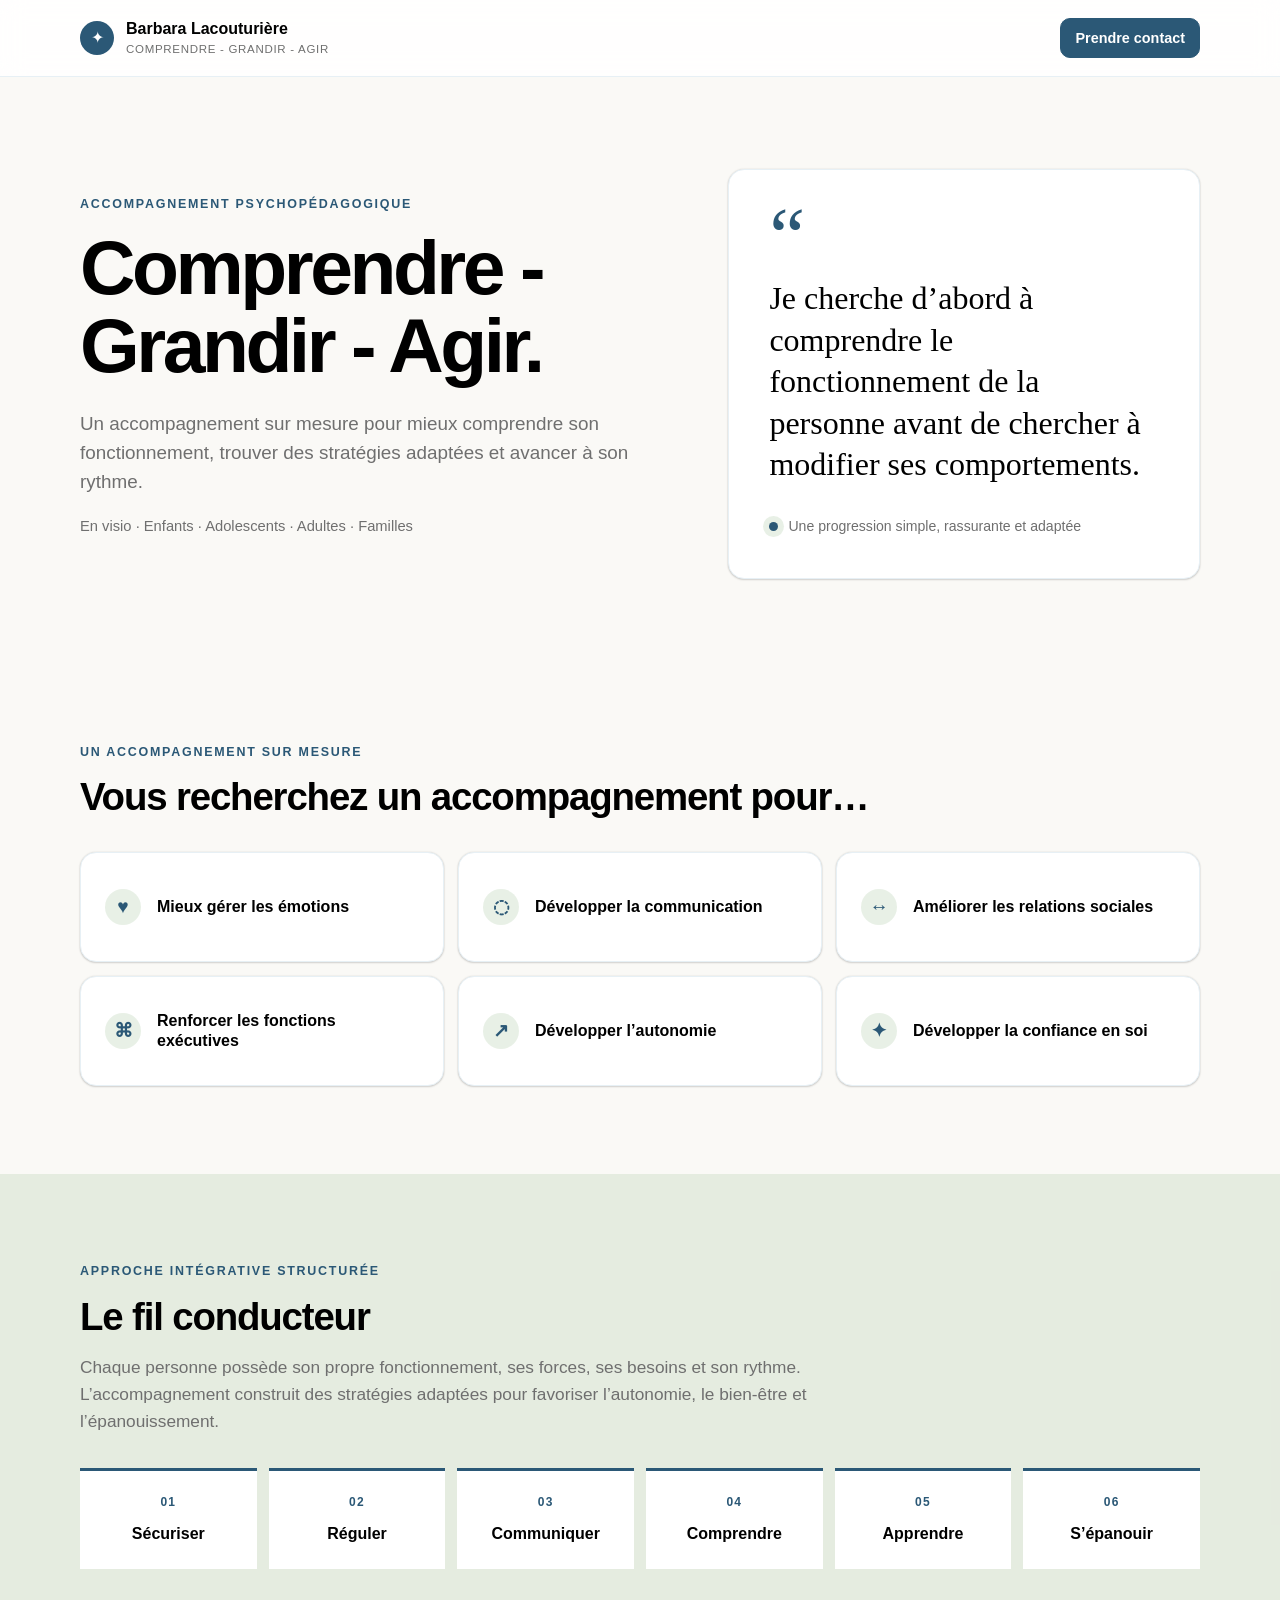
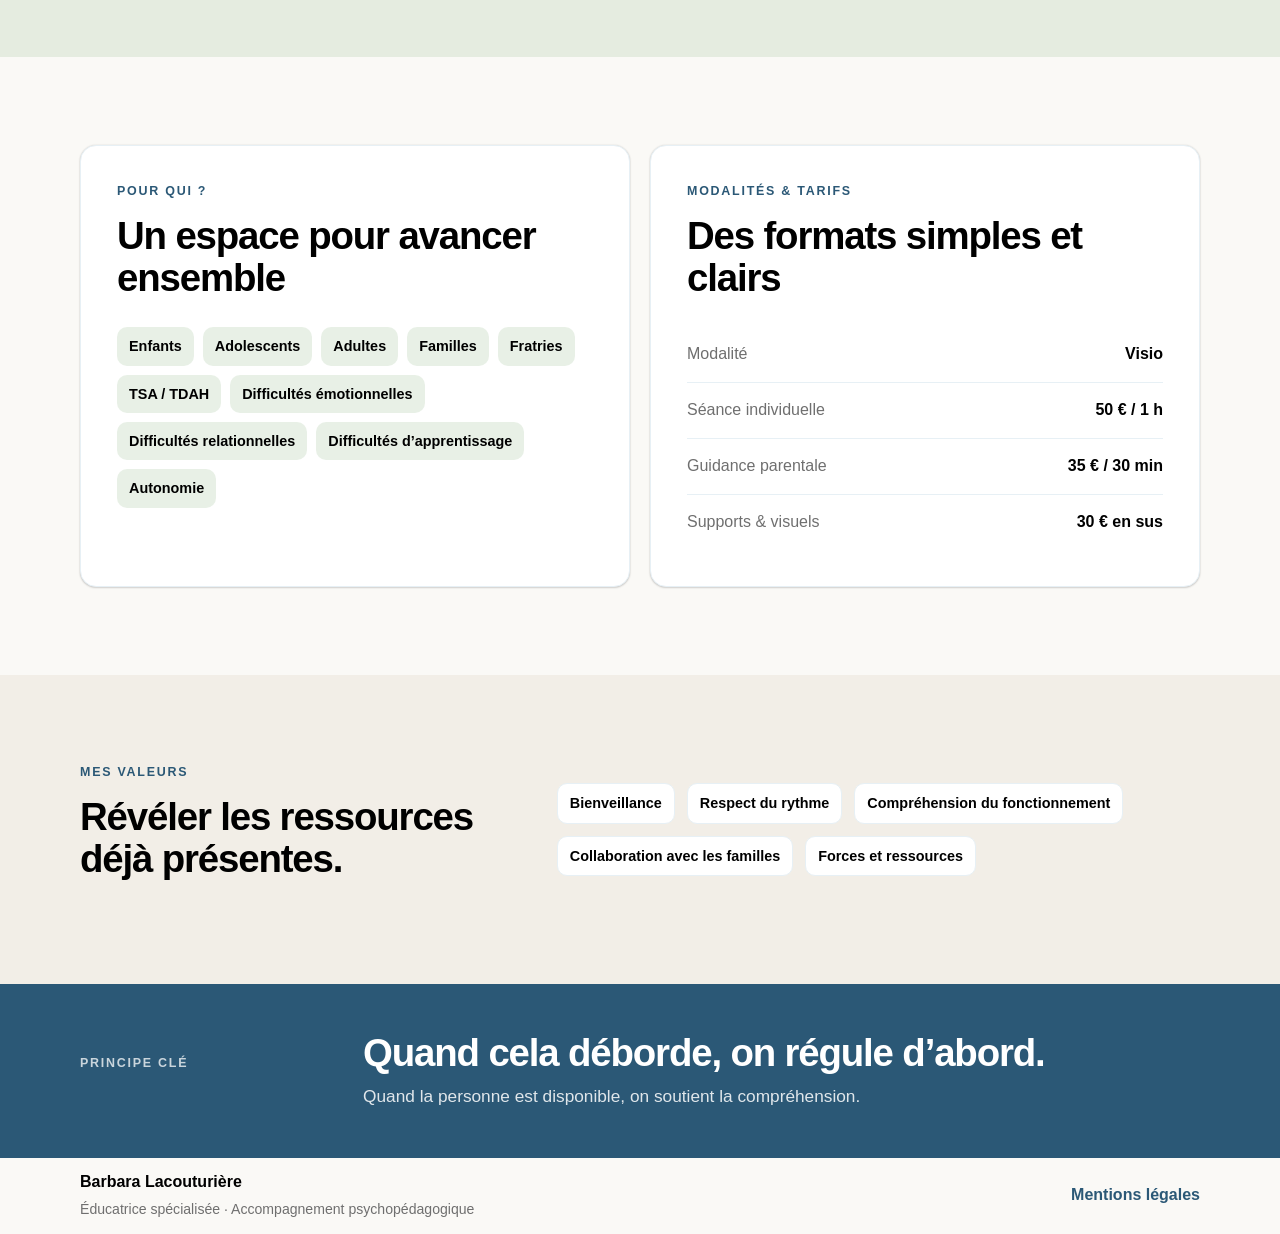
==== index.html @ 680bb771 "Add legal notices page Co-authored-by: Copilot App <223556219+Copilot@users.noreply.github.com>" ====
<!doctype html>
<html lang="fr">
  <head>
    <meta charset="utf-8" />
    <meta name="viewport" content="width=device-width, initial-scale=1" />
    <meta
      name="description"
      content="Barbara Lacouturière — accompagnement psychopédagogique en visio pour enfants, adolescents, adultes et familles."
    />
    <title>Barbara Lacouturière | Comprendre - Grandir - Agir</title>
    <link rel="icon" href="favicon.svg" type="image/svg+xml" />
    <script>
      (() => {
        const param = new URLSearchParams(window.location.search).get("scoutTheme");
        const theme =
          param || (window.matchMedia("(prefers-color-scheme: dark)").matches ? "dark" : "light");
        document.documentElement.setAttribute("data-theme", theme);
      })();
    </script>
    <link rel="stylesheet" href="styles.css" />
    <script src="script.js" defer></script>
  </head>
  <body>
    <a class="skip-link" href="#contenu">Aller au contenu</a>

    <header class="site-header">
      <div class="container header-inner">
        <a class="brand" href="#" aria-label="Accueil Barbara Lacouturière">
          <span class="brand-mark" aria-hidden="true">✦</span>
          <span>
            <strong>Barbara Lacouturière</strong>
            <small>Comprendre - Grandir - Agir</small>
          </span>
        </a>
        <a class="button button-small" href="mailto:barbara@comprendre-agir.fr">Prendre contact</a>
      </div>
    </header>

    <main id="contenu">
      <section class="hero">
        <div class="container hero-grid">
          <div class="hero-copy">
            <p class="eyebrow">Accompagnement psychopédagogique</p>
            <h1>Comprendre - Grandir - Agir.</h1>
            <p class="hero-lead">
              Un accompagnement sur mesure pour mieux comprendre son fonctionnement, trouver des
              stratégies adaptées et avancer à son rythme.
            </p>
            <p class="hero-note">En visio · Enfants · Adolescents · Adultes · Familles</p>
          </div>
          <div class="hero-card">
            <span class="quote-mark" aria-hidden="true">“</span>
            <blockquote>
              Je cherche d’abord à comprendre le fonctionnement de la personne avant de chercher
              à modifier ses comportements.
            </blockquote>
            <div class="hero-card-footer">
              <span class="pulse-dot" aria-hidden="true"></span>
              <span>Une progression simple, rassurante et adaptée</span>
            </div>
          </div>
        </div>
      </section>

      <section class="section" aria-labelledby="besoins-title">
        <div class="container">
          <div class="section-heading">
            <p class="eyebrow">Un accompagnement sur mesure</p>
            <h2 id="besoins-title">Vous recherchez un accompagnement pour…</h2>
          </div>
          <div class="needs-grid">
            <article class="need-card"><span aria-hidden="true">♥</span><h3>Mieux gérer les émotions</h3></article>
            <article class="need-card"><span aria-hidden="true">◌</span><h3>Développer la communication</h3></article>
            <article class="need-card"><span aria-hidden="true">↔</span><h3>Améliorer les relations sociales</h3></article>
            <article class="need-card"><span aria-hidden="true">⌘</span><h3>Renforcer les fonctions exécutives</h3></article>
            <article class="need-card"><span aria-hidden="true">↗</span><h3>Développer l’autonomie</h3></article>
            <article class="need-card"><span aria-hidden="true">✦</span><h3>Développer la confiance en soi</h3></article>
          </div>
        </div>
      </section>

      <section class="section section-soft" aria-labelledby="fil-title">
        <div class="container">
          <div class="section-heading narrow">
            <p class="eyebrow">Approche intégrative structurée</p>
            <h2 id="fil-title">Le fil conducteur</h2>
            <p>
              Chaque personne possède son propre fonctionnement, ses forces, ses besoins et son
              rythme. L’accompagnement construit des stratégies adaptées pour favoriser
              l’autonomie, le bien-être et l’épanouissement.
            </p>
          </div>
          <div class="path" aria-label="Les étapes de l'accompagnement">
            <div class="path-step"><span>01</span><strong>Sécuriser</strong></div>
            <div class="path-step"><span>02</span><strong>Réguler</strong></div>
            <div class="path-step"><span>03</span><strong>Communiquer</strong></div>
            <div class="path-step"><span>04</span><strong>Comprendre</strong></div>
            <div class="path-step"><span>05</span><strong>Apprendre</strong></div>
            <div class="path-step"><span>06</span><strong>S’épanouir</strong></div>
          </div>
        </div>
      </section>

      <section class="section" aria-labelledby="pratique-title">
        <div class="container two-column">
          <div class="panel">
            <p class="eyebrow">Pour qui ?</p>
            <h2 id="pratique-title">Un espace pour avancer ensemble</h2>
            <div class="tag-list">
              <span>Enfants</span><span>Adolescents</span><span>Adultes</span><span>Familles</span>
              <span>Fratries</span><span>TSA / TDAH</span><span>Difficultés émotionnelles</span>
              <span>Difficultés relationnelles</span><span>Difficultés d’apprentissage</span><span>Autonomie</span>
            </div>
          </div>
          <div class="panel pricing-panel">
            <p class="eyebrow">Modalités & tarifs</p>
            <h2>Des formats simples et clairs</h2>
            <dl class="pricing-list">
              <div><dt>Modalité</dt><dd>Visio</dd></div>
              <div><dt>Séance individuelle</dt><dd>50 € / 1 h</dd></div>
              <div><dt>Guidance parentale</dt><dd>35 € / 30 min</dd></div>
              <div><dt>Supports & visuels</dt><dd>30 € en sus</dd></div>
            </dl>
          </div>
        </div>
      </section>

      <section class="section values-section" aria-labelledby="values-title">
        <div class="container values-grid">
          <div>
            <p class="eyebrow">Mes valeurs</p>
            <h2 id="values-title">Révéler les ressources déjà présentes.</h2>
          </div>
          <div class="values-list">
            <span>Bienveillance</span><span>Respect du rythme</span><span>Compréhension du fonctionnement</span>
            <span>Collaboration avec les familles</span><span>Forces et ressources</span>
          </div>
        </div>
      </section>

      <section class="principle">
        <div class="container principle-inner">
          <p class="eyebrow">Principe clé</p>
          <div>
            <h2>Quand cela déborde, on régule d’abord.</h2>
            <p>Quand la personne est disponible, on soutient la compréhension.</p>
          </div>
        </div>
      </section>
    </main>

    <footer class="site-footer">
      <div class="container footer-inner">
        <div>
          <strong>Barbara Lacouturière</strong>
          <p>Éducatrice spécialisée · Accompagnement psychopédagogique</p>
        </div>
        <a href="mentions-legales.html">Mentions légales</a>
      </div>
    </footer>
  </body>
</html>
---- styles.css ----
:root {
  color-scheme: light;
  --cp-bg: #faf9f6;
  --cp-bg-elevated: #faf9f6;
  --cp-surface: #ffffff;
  --cp-surface-soft: #f2eee7;
  --cp-border: #e7f0f5;
  --cp-border-strong: #2b5876;
  --cp-text: #000000;
  --cp-text-muted: #6f6f6f;
  --cp-text-soft: #6f6f6f;
  --cp-accent: #2b5876;
  --cp-accent-hover: #234963;
  --cp-accent-soft: rgba(168, 195, 160, 0.26);
  --cp-accent-fg: #ffffff;
  --cp-success: #16a34a;
  --cp-danger: #dc2626;
  --cp-warning: #f59e0b;
  --cp-link: #2b5876;
  --cp-shadow: 0 18px 48px rgba(0, 0, 0, 0.12);
  --cp-card-shadow: 0 0 2px rgba(0, 0, 0, 0.12), 0 1px 2px rgba(0, 0, 0, 0.14);
  --cp-overlay: rgba(255, 255, 255, 0.8);
  --cp-panel: rgba(255, 255, 255, 0.86);
  --cp-panel-strong: rgba(255, 255, 255, 0.96);
  --cp-sheen: rgba(255, 255, 255, 0.55);
  --cp-highlight: rgba(168, 195, 160, 0.35);
}
html[data-theme="dark"] {
  color-scheme: dark;
  --cp-bg: #3d3b3a;
  --cp-bg-elevated: #343231;
  --cp-surface: #292929;
  --cp-surface-soft: #2e2e2e;
  --cp-border: #474747;
  --cp-border-strong: #5f5f5f;
  --cp-text: #dedede;
  --cp-text-muted: #919191;
  --cp-text-soft: #b0b0b0;
  --cp-accent: #a8c3a0;
  --cp-accent-hover: #8fae86;
  --cp-accent-soft: rgba(168, 195, 160, 0.18);
  --cp-accent-fg: #1a1a1a;
  --cp-success: #4ade80;
  --cp-danger: #f87171;
  --cp-warning: #fbbf24;
  --cp-link: #e7f0f5;
  --cp-shadow: 0 18px 48px rgba(0, 0, 0, 0.32);
  --cp-card-shadow: 0 0 2px rgba(0, 0, 0, 0.3), 0 1px 2px rgba(0, 0, 0, 0.32);
  --cp-overlay: rgba(41, 41, 41, 0.88);
  --cp-panel: rgba(41, 41, 41, 0.72);
  --cp-panel-strong: rgba(41, 41, 41, 0.96);
  --cp-sheen: rgba(255, 255, 255, 0.04);
  --cp-highlight: rgba(168, 195, 160, 0.18);
}

* { box-sizing: border-box; }
html { scroll-behavior: smooth; }
body {
  margin: 0;
  background: var(--cp-bg);
  color: var(--cp-text);
  font-family: "Segoe UI", Aptos, Calibri, -apple-system, BlinkMacSystemFont, sans-serif;
  line-height: 1.55;
}
a { color: inherit; }
.container { width: min(1120px, calc(100% - 40px)); margin: 0 auto; }
.skip-link { position: absolute; left: -999px; top: 8px; padding: 8px 12px; background: var(--cp-accent); color: var(--cp-accent-fg); border-radius: .625rem; }
.skip-link:focus { left: 8px; z-index: 10; }
.site-header { border-bottom: 1px solid var(--cp-border); background: var(--cp-panel); backdrop-filter: blur(12px); position: sticky; top: 0; z-index: 5; }
.header-inner, .footer-inner { display: flex; align-items: center; justify-content: space-between; gap: 24px; min-height: 76px; }
.brand { display: flex; align-items: center; gap: 12px; text-decoration: none; }
.brand-mark { display: grid; place-items: center; width: 34px; height: 34px; border-radius: 50%; background: var(--cp-accent); color: var(--cp-accent-fg); }
.brand strong, .brand small { display: block; }
.brand small { color: var(--cp-text-muted); font-size: .72rem; letter-spacing: .06em; text-transform: uppercase; }
.button { display: inline-flex; align-items: center; justify-content: center; padding: 12px 18px; border: 1px solid var(--cp-accent); border-radius: .625rem; background: var(--cp-accent); color: var(--cp-accent-fg); font-weight: 700; text-decoration: none; transition: background .2s ease, transform .2s ease; }
.button:hover { background: var(--cp-accent-hover); transform: translateY(-2px); }
.button-small { padding: 8px 14px; font-size: .9rem; }
.hero { padding: 92px 0 76px; background: var(--cp-bg-elevated); }
.hero-grid { display: grid; grid-template-columns: 1.1fr .9fr; gap: 72px; align-items: center; }
.eyebrow { margin: 0 0 14px; color: var(--cp-accent); font-size: .78rem; font-weight: 800; letter-spacing: .14em; text-transform: uppercase; }
h1, h2, h3, p { margin-top: 0; }
h1 { max-width: 680px; margin-bottom: 24px; font-size: clamp(2.6rem, 6vw, 5.2rem); line-height: 1.02; letter-spacing: -.045em; }
h2 { margin-bottom: 16px; font-size: clamp(1.8rem, 3vw, 2.7rem); line-height: 1.1; letter-spacing: -.03em; }
h3 { margin: 0; font-size: 1rem; line-height: 1.3; }
.hero-lead { max-width: 620px; color: var(--cp-text-muted); font-size: 1.18rem; }
.hero-actions { display: flex; align-items: center; flex-wrap: wrap; gap: 20px; margin: 32px 0 18px; }
.text-link { color: var(--cp-link); font-weight: 700; text-decoration: none; }
.text-link:hover { text-decoration: underline; }
.hero-note { color: var(--cp-text-soft); font-size: .92rem; }
.hero-card { padding: 40px; border: 1px solid var(--cp-border); border-radius: 16px; background: var(--cp-surface); box-shadow: var(--cp-card-shadow); }
.quote-mark { display: block; color: var(--cp-accent); font-size: 5rem; font-family: Georgia, serif; line-height: .65; }
blockquote { margin: 16px 0 30px; font-family: Georgia, serif; font-size: clamp(1.4rem, 2.6vw, 2rem); line-height: 1.3; }
.hero-card-footer { display: flex; align-items: center; gap: 10px; color: var(--cp-text-muted); font-size: .88rem; }
.pulse-dot { width: 9px; height: 9px; border-radius: 50%; background: var(--cp-accent); box-shadow: 0 0 0 6px var(--cp-accent-soft); }
.section { padding: 88px 0; }
.section-soft { background: var(--cp-accent-soft); }
.section-heading { margin-bottom: 34px; }
.section-heading.narrow { max-width: 760px; }
.section-heading p:last-child { color: var(--cp-text-muted); font-size: 1.08rem; }
.needs-grid { display: grid; grid-template-columns: repeat(3, 1fr); gap: 14px; }
.need-card { display: flex; align-items: center; gap: 16px; min-height: 110px; padding: 24px; border: 1px solid var(--cp-border); border-radius: 16px; background: var(--cp-surface); box-shadow: var(--cp-card-shadow); }
.need-card span { display: grid; place-items: center; flex: 0 0 36px; width: 36px; height: 36px; border-radius: 50%; background: var(--cp-accent-soft); color: var(--cp-accent); font-size: 1.2rem; font-weight: 800; }
.path { display: grid; grid-template-columns: repeat(6, 1fr); gap: 12px; }
.path-step { padding: 22px 12px; border-top: 3px solid var(--cp-accent); background: var(--cp-surface); text-align: center; }
.path-step span { display: block; margin-bottom: 10px; color: var(--cp-accent); font-size: .75rem; font-weight: 800; letter-spacing: .1em; }
.two-column { display: grid; grid-template-columns: 1fr 1fr; gap: 20px; }
.panel { padding: 36px; border: 1px solid var(--cp-border); border-radius: 16px; background: var(--cp-surface); box-shadow: var(--cp-card-shadow); }
.tag-list { display: flex; flex-wrap: wrap; gap: 9px; margin-top: 28px; }
.tag-list span, .values-list span { padding: 8px 12px; border-radius: .625rem; background: var(--cp-accent-soft); color: var(--cp-text); font-size: .9rem; font-weight: 650; }
.pricing-list { margin: 28px 0 0; }
.pricing-list div { display: flex; justify-content: space-between; gap: 20px; padding: 15px 0; border-bottom: 1px solid var(--cp-border); }
.pricing-list div:last-child { border-bottom: 0; }
.pricing-list dt { color: var(--cp-text-muted); }
.pricing-list dd { margin: 0; font-weight: 750; text-align: right; }
.values-section { background: var(--cp-surface-soft); }
.values-grid { display: grid; grid-template-columns: .8fr 1.2fr; gap: 48px; align-items: center; }
.values-list { display: flex; flex-wrap: wrap; gap: 12px; }
.values-list span { background: var(--cp-surface); border: 1px solid var(--cp-border); }
.principle { padding: 48px 0; background: var(--cp-accent); color: var(--cp-accent-fg); }
.principle .eyebrow { color: var(--cp-accent-fg); opacity: .75; }
.principle-inner { display: grid; grid-template-columns: .3fr 1fr; gap: 32px; align-items: center; }
.principle h2 { margin-bottom: 8px; }
.principle p:last-child { margin: 0; opacity: .85; font-size: 1.08rem; }
.site-footer { background: var(--cp-bg-elevated); }
.site-footer p { margin: 4px 0 0; color: var(--cp-text-muted); font-size: .88rem; }
.site-footer a { color: var(--cp-link); font-weight: 700; text-decoration: none; }
.site-footer a:hover { text-decoration: underline; }
.legal-content { max-width: 800px; }
.legal-content h1 { margin-bottom: 10px; }
.legal-content h2 { margin-top: 42px; font-size: clamp(1.4rem, 2.5vw, 2rem); }
.legal-content p { color: var(--cp-text-muted); }
.legal-content a { color: var(--cp-link); font-weight: 700; }
.legal-updated, .legal-source { font-size: .9rem; }
@media (max-width: 820px) {
  .hero-grid, .two-column, .values-grid, .principle-inner { grid-template-columns: 1fr; gap: 32px; }
  .hero { padding: 64px 0; }
  .needs-grid { grid-template-columns: repeat(2, 1fr); }
  .path { grid-template-columns: repeat(3, 1fr); }
}
@media (max-width: 560px) {
  .container { width: min(100% - 28px, 1120px); }
  .header-inner { min-height: 68px; }
  .brand small { display: none; }
  .button-small { padding: 7px 10px; font-size: .78rem; }
  .section { padding: 64px 0; }
  .needs-grid, .path { grid-template-columns: 1fr; }
  .need-card, .panel, .hero-card { padding: 24px; }
  .path-step { text-align: left; }
  .footer-inner { align-items: flex-start; flex-direction: column; padding: 24px 0; }
}
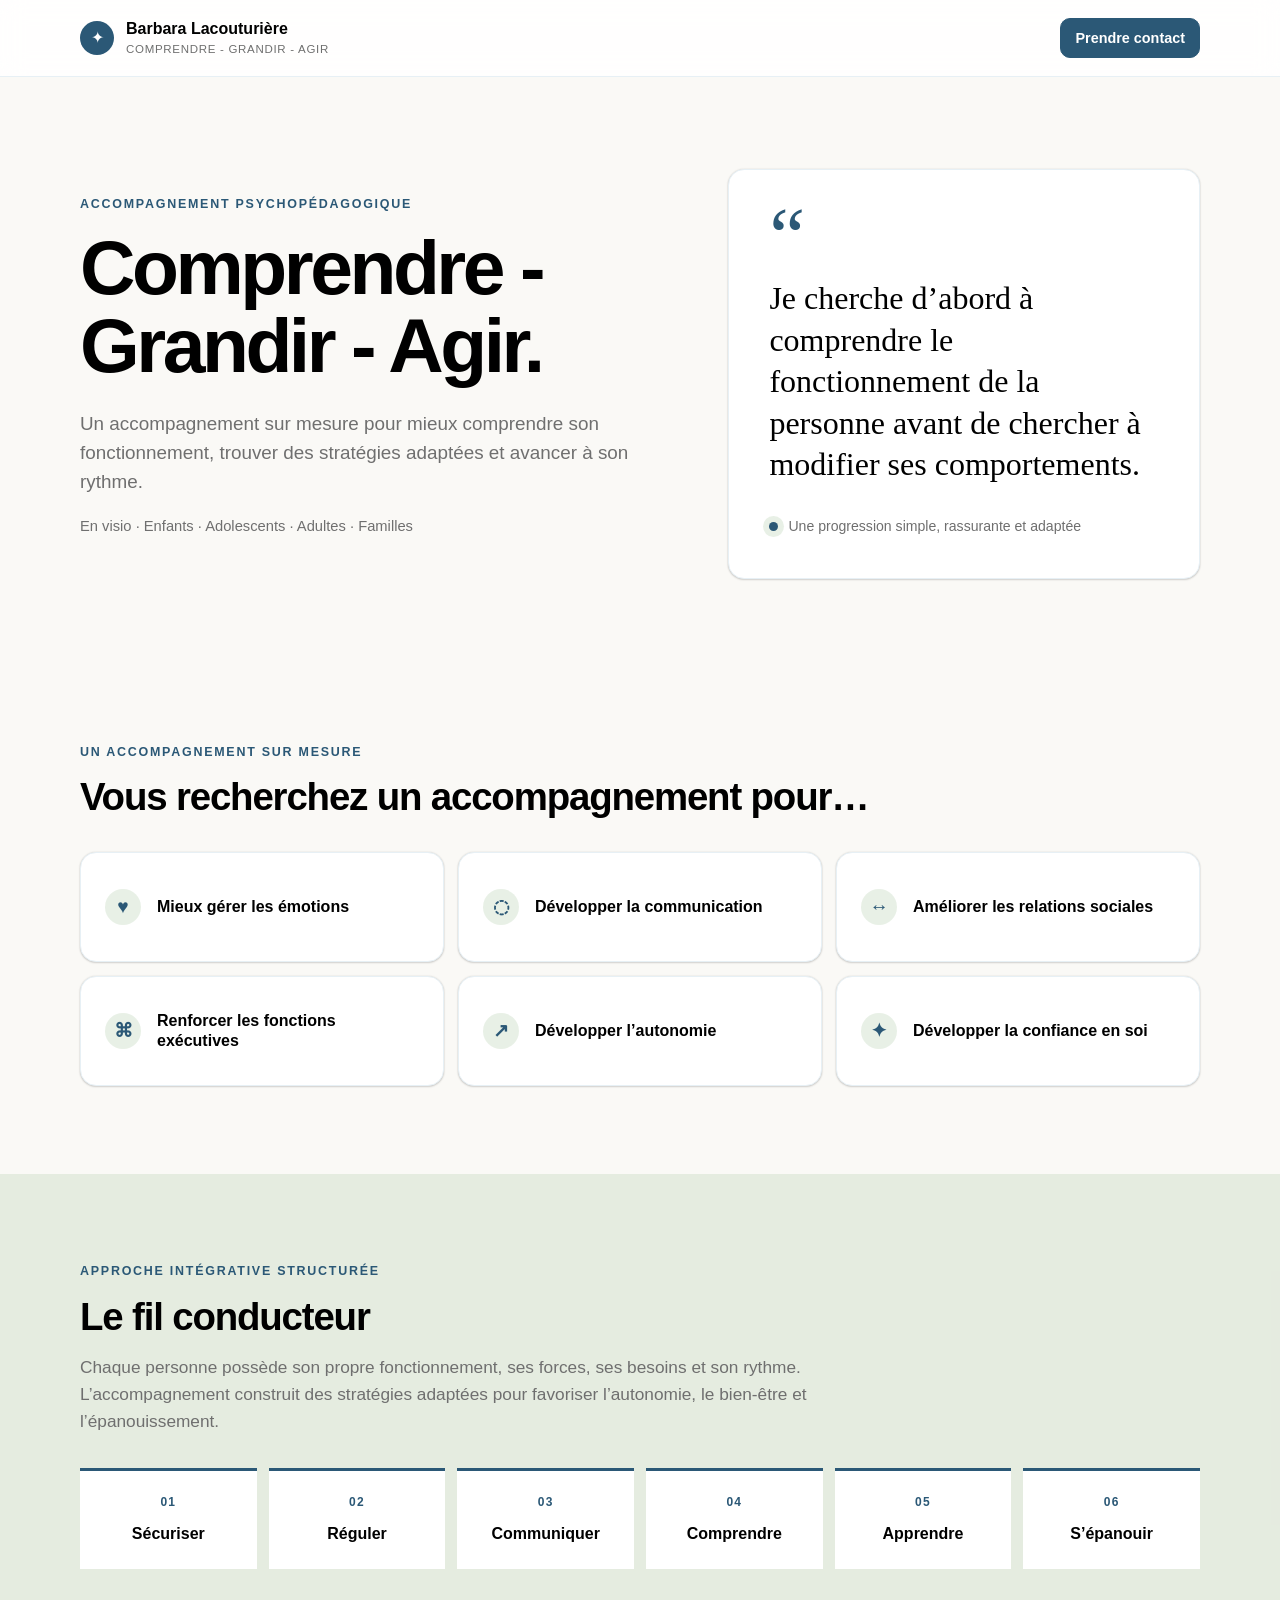
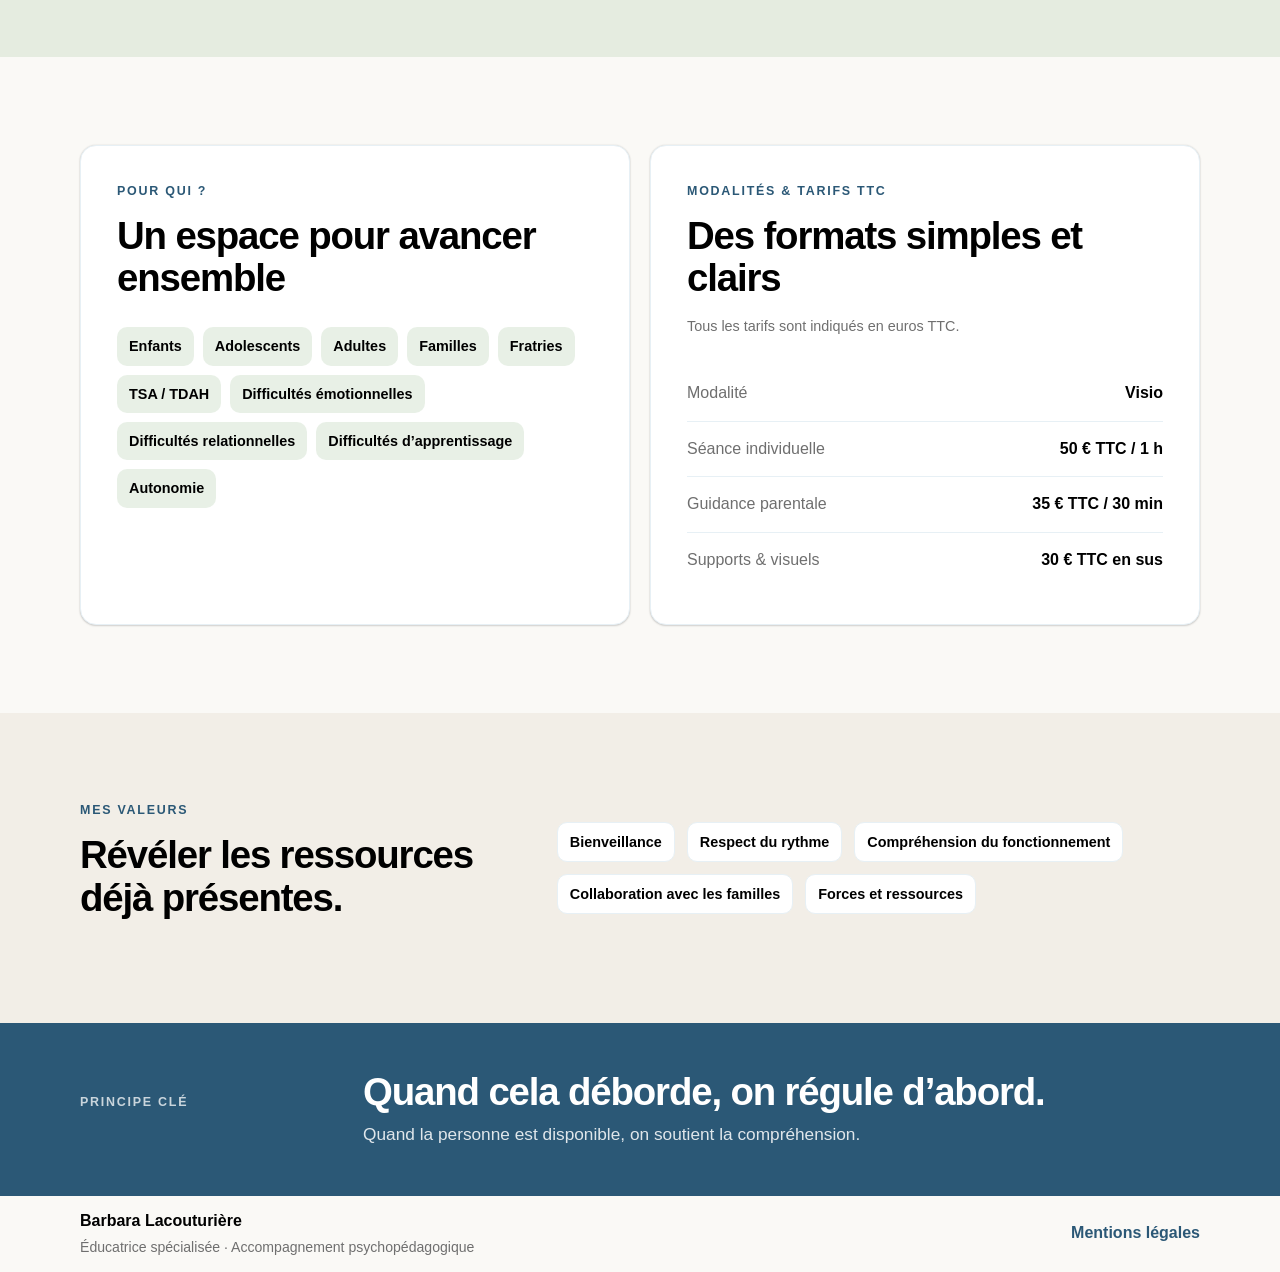
==== commit bd65d16d: "Clarify legal notices and TTC prices Co-authored-by: Copilot App <223556219+Copilot@users.noreply.gi" ====
--- a/index.html
+++ b/index.html
@@ -32,7 +32,7 @@
             <small>Comprendre - Grandir - Agir</small>
           </span>
         </a>
-        <a class="button button-small" href="mailto:barbara@comprendre-agir.fr">Prendre contact</a>
+        <a class="button button-small" href="mailto:contact@comprendre-agir.fr">Prendre contact</a>
       </div>
     </header>
 
@@ -113,13 +113,14 @@
             </div>
           </div>
           <div class="panel pricing-panel">
-            <p class="eyebrow">Modalités & tarifs</p>
+            <p class="eyebrow">Modalités & tarifs TTC</p>
             <h2>Des formats simples et clairs</h2>
+            <p class="pricing-note">Tous les tarifs sont indiqués en euros TTC.</p>
             <dl class="pricing-list">
               <div><dt>Modalité</dt><dd>Visio</dd></div>
-              <div><dt>Séance individuelle</dt><dd>50 € / 1 h</dd></div>
-              <div><dt>Guidance parentale</dt><dd>35 € / 30 min</dd></div>
-              <div><dt>Supports & visuels</dt><dd>30 € en sus</dd></div>
+              <div><dt>Séance individuelle</dt><dd>50 € TTC / 1 h</dd></div>
+              <div><dt>Guidance parentale</dt><dd>35 € TTC / 30 min</dd></div>
+              <div><dt>Supports & visuels</dt><dd>30 € TTC en sus</dd></div>
             </dl>
           </div>
         </div>
--- a/styles.css
+++ b/styles.css
@@ -108,6 +108,7 @@
 .tag-list { display: flex; flex-wrap: wrap; gap: 9px; margin-top: 28px; }
 .tag-list span, .values-list span { padding: 8px 12px; border-radius: .625rem; background: var(--cp-accent-soft); color: var(--cp-text); font-size: .9rem; font-weight: 650; }
 .pricing-list { margin: 28px 0 0; }
+.pricing-note { margin: 0; color: var(--cp-text-muted); font-size: .9rem; }
 .pricing-list div { display: flex; justify-content: space-between; gap: 20px; padding: 15px 0; border-bottom: 1px solid var(--cp-border); }
 .pricing-list div:last-child { border-bottom: 0; }
 .pricing-list dt { color: var(--cp-text-muted); }
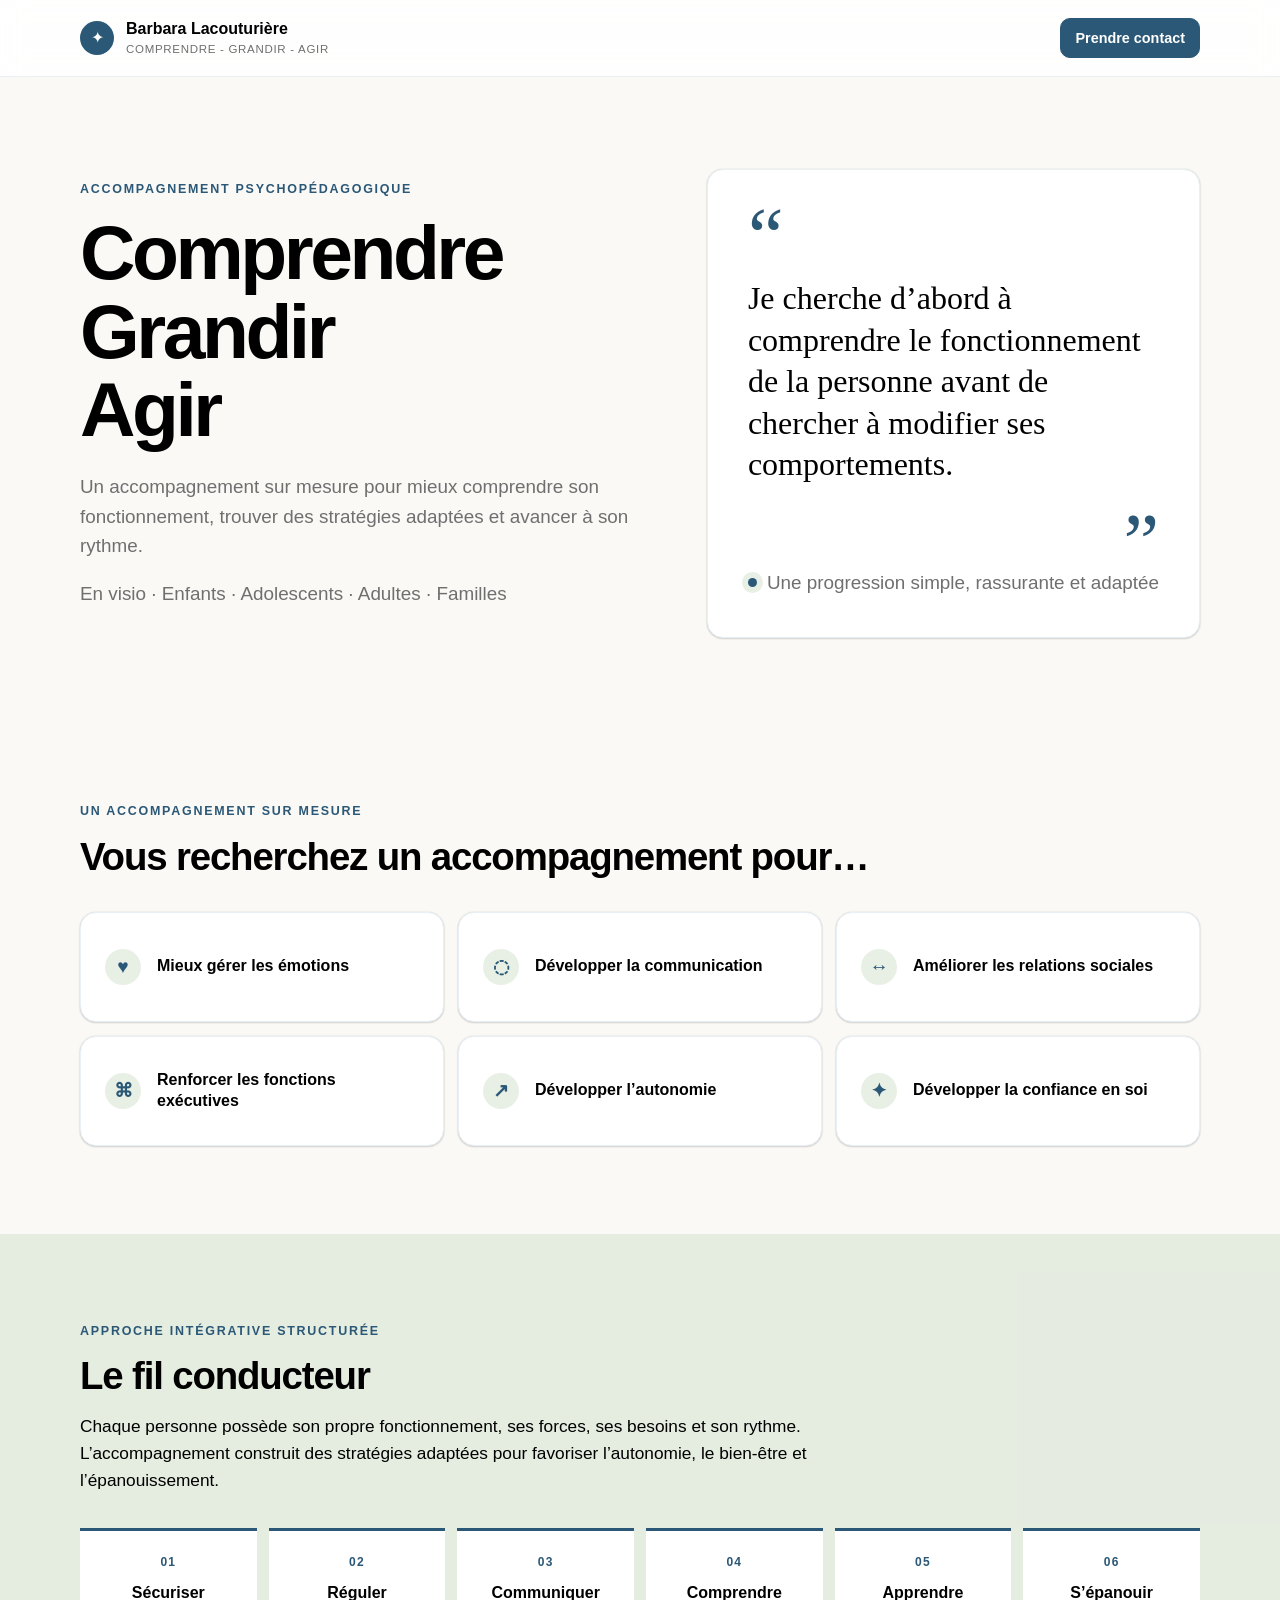
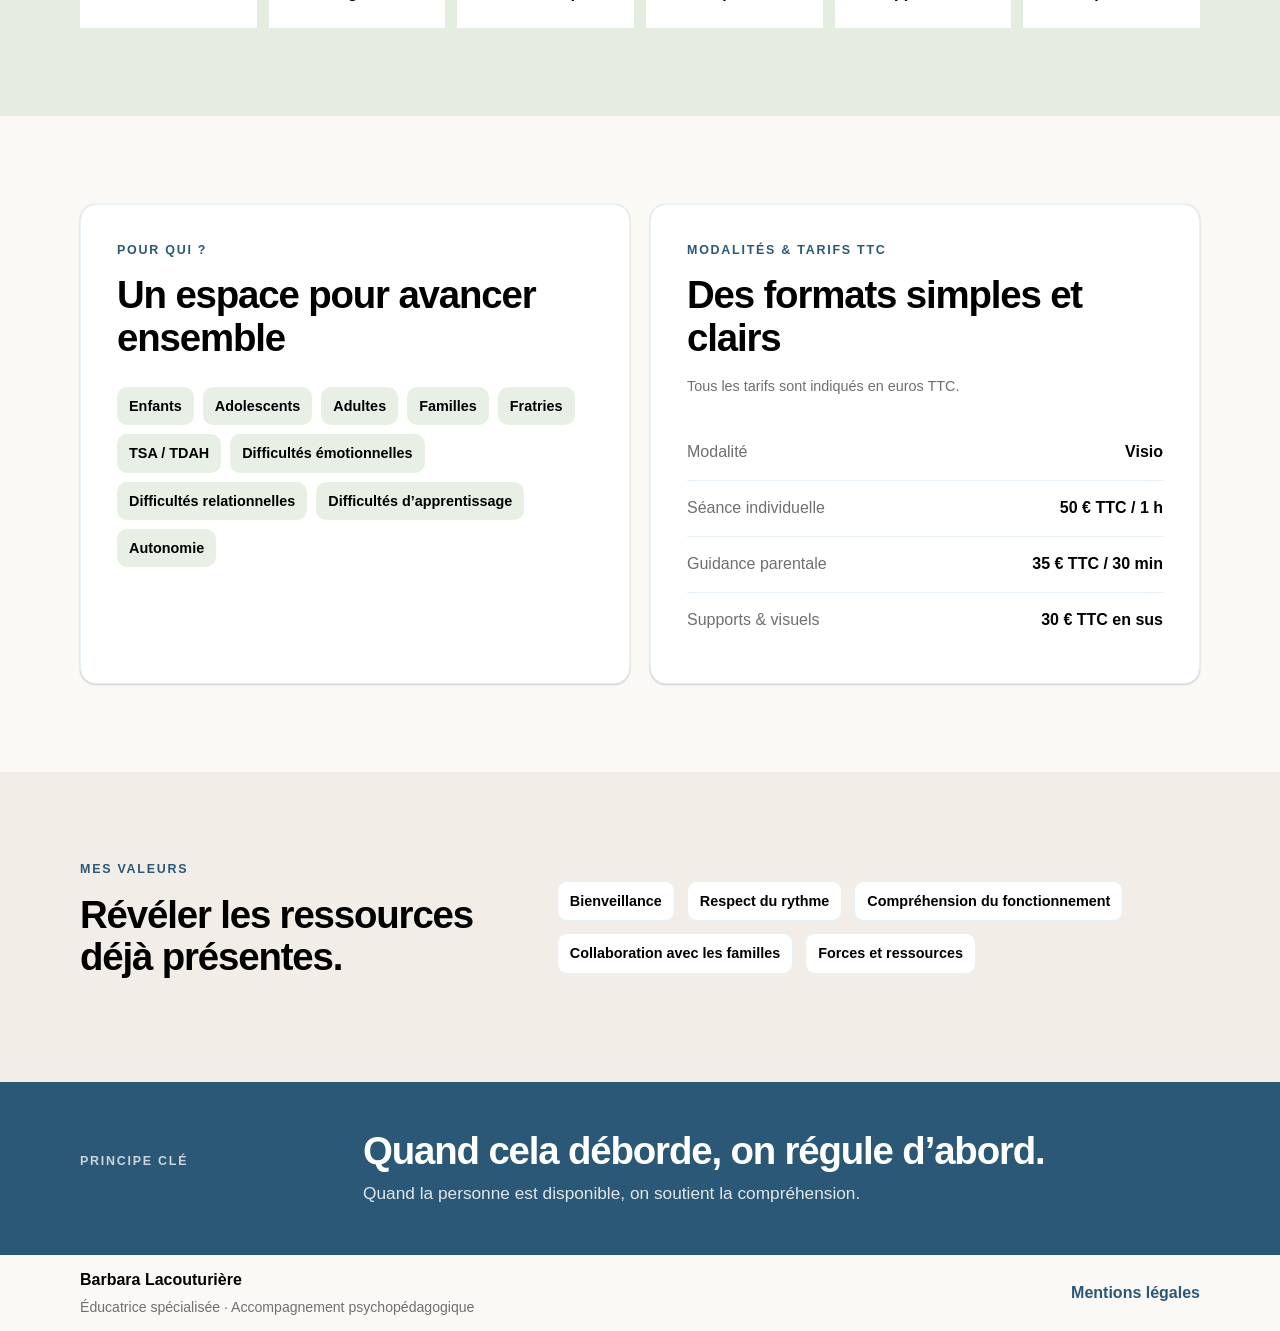
==== commit 802063a9: "Refine homepage typography Co-authored-by: Copilot App <223556219+Copilot@users.noreply.github.com>" ====
--- a/index.html
+++ b/index.html
@@ -41,7 +41,7 @@
         <div class="container hero-grid">
           <div class="hero-copy">
             <p class="eyebrow">Accompagnement psychopédagogique</p>
-            <h1>Comprendre - Grandir - Agir.</h1>
+            <h1><span>Comprendre</span><span>Grandir</span><span>Agir</span></h1>
             <p class="hero-lead">
               Un accompagnement sur mesure pour mieux comprendre son fonctionnement, trouver des
               stratégies adaptées et avancer à son rythme.
@@ -54,6 +54,7 @@
               Je cherche d’abord à comprendre le fonctionnement de la personne avant de chercher
               à modifier ses comportements.
             </blockquote>
+            <span class="quote-mark quote-mark-closing" aria-hidden="true">”</span>
             <div class="hero-card-footer">
               <span class="pulse-dot" aria-hidden="true"></span>
               <span>Une progression simple, rassurante et adaptée</span>
--- a/styles.css
+++ b/styles.css
@@ -80,23 +80,26 @@
 .eyebrow { margin: 0 0 14px; color: var(--cp-accent); font-size: .78rem; font-weight: 800; letter-spacing: .14em; text-transform: uppercase; }
 h1, h2, h3, p { margin-top: 0; }
 h1 { max-width: 680px; margin-bottom: 24px; font-size: clamp(2.6rem, 6vw, 5.2rem); line-height: 1.02; letter-spacing: -.045em; }
+h1 span { display: block; }
 h2 { margin-bottom: 16px; font-size: clamp(1.8rem, 3vw, 2.7rem); line-height: 1.1; letter-spacing: -.03em; }
 h3 { margin: 0; font-size: 1rem; line-height: 1.3; }
 .hero-lead { max-width: 620px; color: var(--cp-text-muted); font-size: 1.18rem; }
 .hero-actions { display: flex; align-items: center; flex-wrap: wrap; gap: 20px; margin: 32px 0 18px; }
 .text-link { color: var(--cp-link); font-weight: 700; text-decoration: none; }
 .text-link:hover { text-decoration: underline; }
-.hero-note { color: var(--cp-text-soft); font-size: .92rem; }
+.hero-note { color: var(--cp-text-soft); font-size: 1.18rem; }
 .hero-card { padding: 40px; border: 1px solid var(--cp-border); border-radius: 16px; background: var(--cp-surface); box-shadow: var(--cp-card-shadow); }
 .quote-mark { display: block; color: var(--cp-accent); font-size: 5rem; font-family: Georgia, serif; line-height: .65; }
+.quote-mark-closing { margin-top: 10px; text-align: right; }
 blockquote { margin: 16px 0 30px; font-family: Georgia, serif; font-size: clamp(1.4rem, 2.6vw, 2rem); line-height: 1.3; }
-.hero-card-footer { display: flex; align-items: center; gap: 10px; color: var(--cp-text-muted); font-size: .88rem; }
+.hero-card-footer { display: flex; align-items: center; gap: 10px; color: var(--cp-text-muted); font-size: 1.18rem; }
+.hero-card-footer span:last-child { white-space: nowrap; font-size: clamp(.76rem, 2.4vw, 1.18rem); }
 .pulse-dot { width: 9px; height: 9px; border-radius: 50%; background: var(--cp-accent); box-shadow: 0 0 0 6px var(--cp-accent-soft); }
 .section { padding: 88px 0; }
 .section-soft { background: var(--cp-accent-soft); }
 .section-heading { margin-bottom: 34px; }
 .section-heading.narrow { max-width: 760px; }
-.section-heading p:last-child { color: var(--cp-text-muted); font-size: 1.08rem; }
+.section-heading p:last-child { color: var(--cp-text); font-size: 1.08rem; }
 .needs-grid { display: grid; grid-template-columns: repeat(3, 1fr); gap: 14px; }
 .need-card { display: flex; align-items: center; gap: 16px; min-height: 110px; padding: 24px; border: 1px solid var(--cp-border); border-radius: 16px; background: var(--cp-surface); box-shadow: var(--cp-card-shadow); }
 .need-card span { display: grid; place-items: center; flex: 0 0 36px; width: 36px; height: 36px; border-radius: 50%; background: var(--cp-accent-soft); color: var(--cp-accent); font-size: 1.2rem; font-weight: 800; }
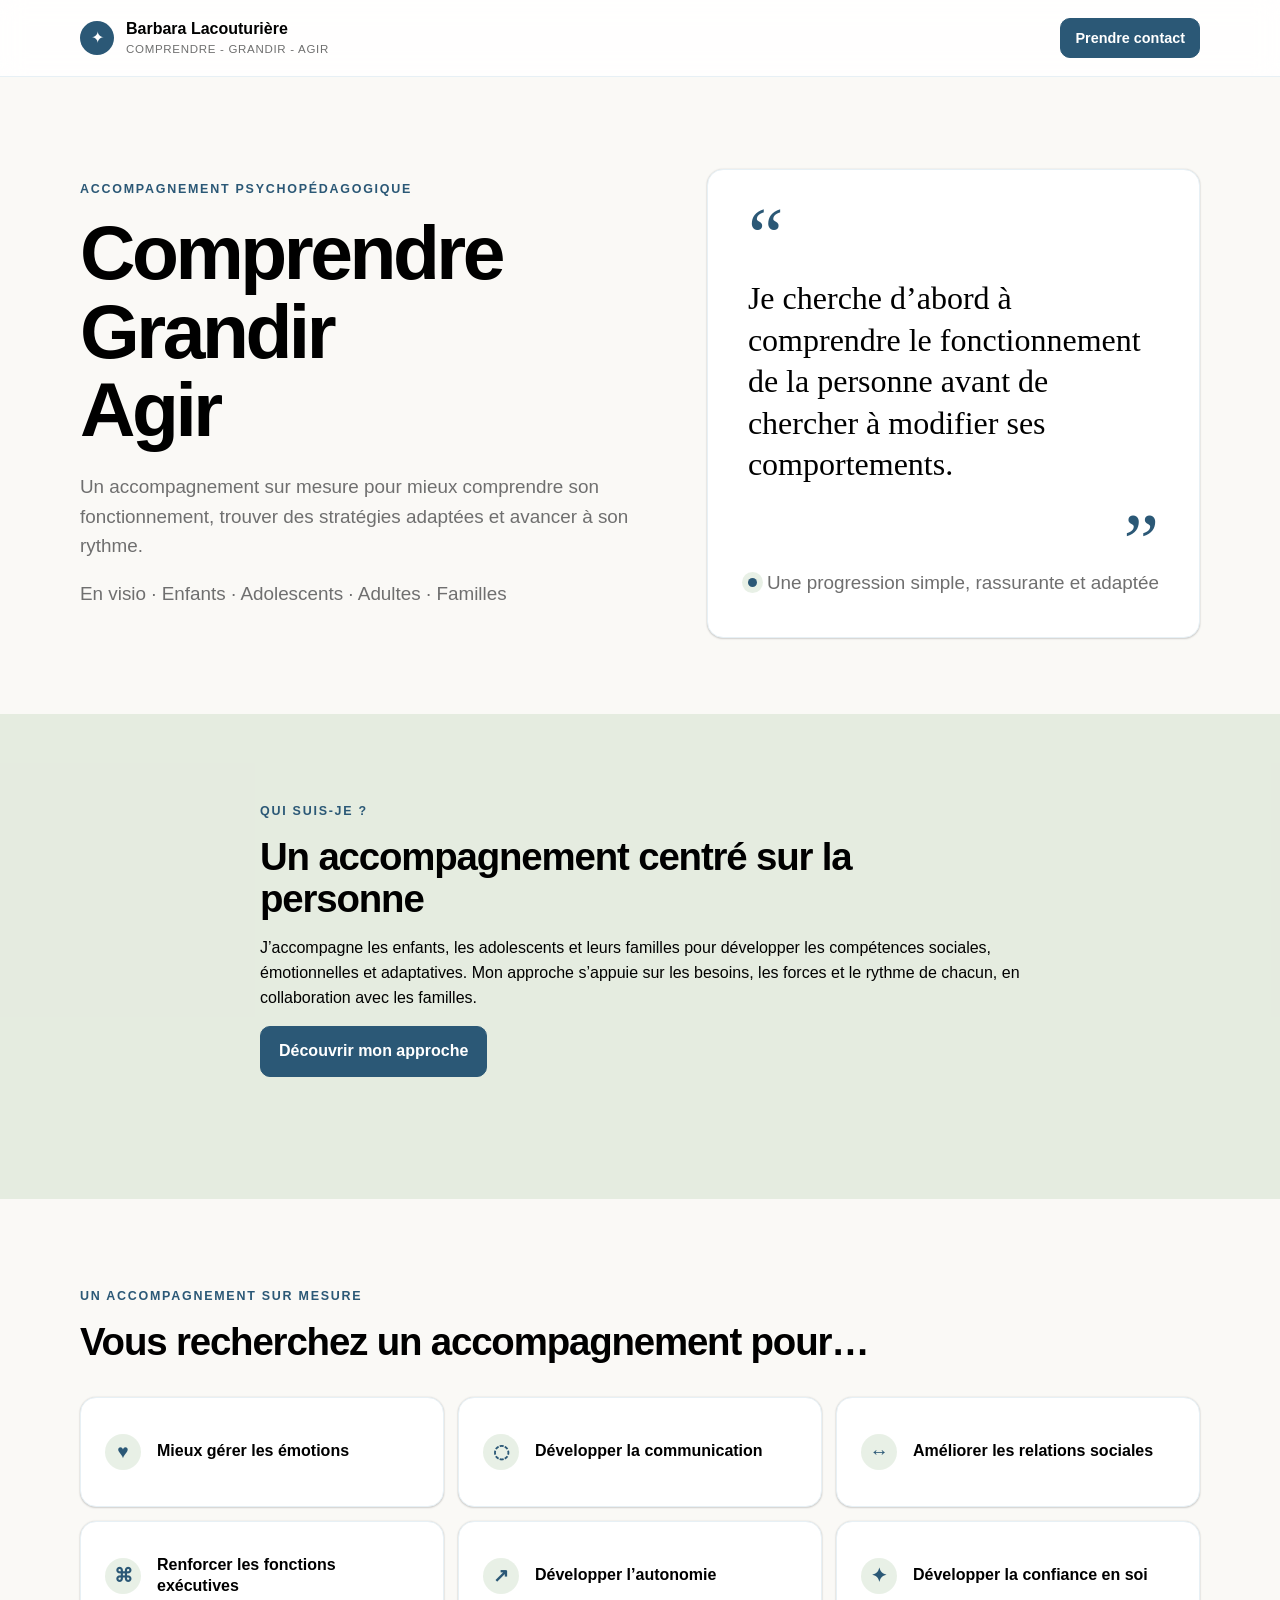
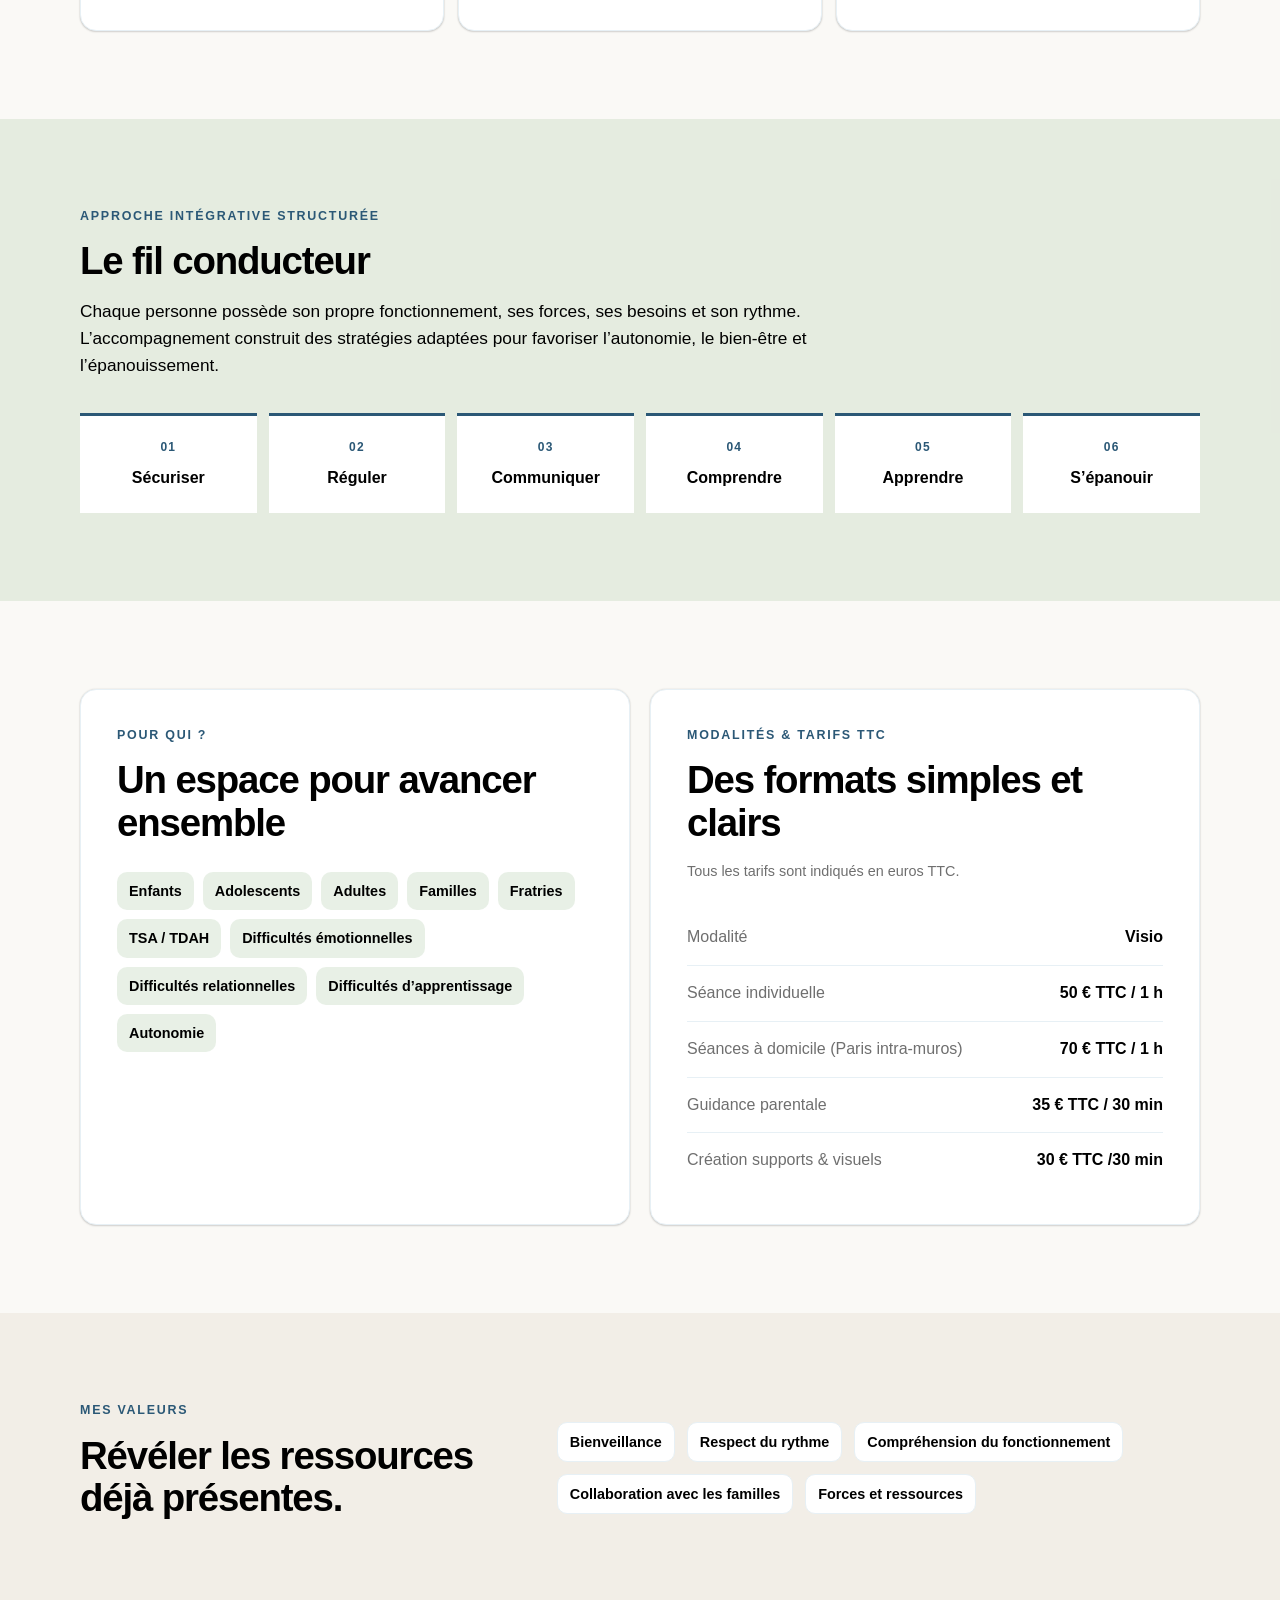
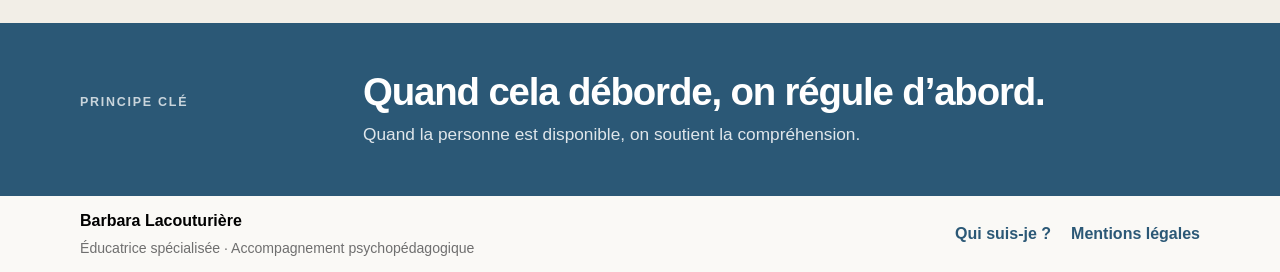
==== commit 8878ff29: "Add bio page and update service pricing Co-authored-by: Copilot App <223556219+Copilot@users.noreply" ====
--- a/index.html
+++ b/index.html
@@ -63,6 +63,19 @@
         </div>
       </section>
 
+      <section class="section section-soft" aria-labelledby="apropos-title">
+        <div class="container section-heading narrow">
+          <p class="eyebrow">Qui suis-je ?</p>
+          <h2 id="apropos-title">Un accompagnement centré sur la personne</h2>
+          <p>
+            J’accompagne les enfants, les adolescents et leurs familles pour développer les
+            compétences sociales, émotionnelles et adaptatives. Mon approche s’appuie sur les
+            besoins, les forces et le rythme de chacun, en collaboration avec les familles.
+          </p>
+          <a class="button" href="qui-suis-je.html">Découvrir mon approche</a>
+        </div>
+      </section>
+
       <section class="section" aria-labelledby="besoins-title">
         <div class="container">
           <div class="section-heading">
@@ -120,8 +133,9 @@
             <dl class="pricing-list">
               <div><dt>Modalité</dt><dd>Visio</dd></div>
               <div><dt>Séance individuelle</dt><dd>50 € TTC / 1 h</dd></div>
+              <div><dt>Séances à domicile (Paris intra-muros)</dt><dd>70 € TTC / 1 h</dd></div>
               <div><dt>Guidance parentale</dt><dd>35 € TTC / 30 min</dd></div>
-              <div><dt>Supports & visuels</dt><dd>30 € TTC en sus</dd></div>
+              <div><dt>Création supports & visuels</dt><dd>30 € TTC /30 min</dd></div>
             </dl>
           </div>
         </div>
@@ -157,7 +171,10 @@
           <strong>Barbara Lacouturière</strong>
           <p>Éducatrice spécialisée · Accompagnement psychopédagogique</p>
         </div>
-        <a href="mentions-legales.html">Mentions légales</a>
+        <div class="footer-links">
+          <a href="qui-suis-je.html">Qui suis-je ?</a>
+          <a href="mentions-legales.html">Mentions légales</a>
+        </div>
       </div>
     </footer>
   </body>
--- a/styles.css
+++ b/styles.css
@@ -127,12 +127,15 @@
 .principle p:last-child { margin: 0; opacity: .85; font-size: 1.08rem; }
 .site-footer { background: var(--cp-bg-elevated); }
 .site-footer p { margin: 4px 0 0; color: var(--cp-text-muted); font-size: .88rem; }
+.footer-links { display: flex; flex-wrap: wrap; gap: 20px; }
 .site-footer a { color: var(--cp-link); font-weight: 700; text-decoration: none; }
 .site-footer a:hover { text-decoration: underline; }
 .legal-content { max-width: 800px; }
+.bio-content { max-width: 800px; }
 .legal-content h1 { margin-bottom: 10px; }
 .legal-content h2 { margin-top: 42px; font-size: clamp(1.4rem, 2.5vw, 2rem); }
-.legal-content p { color: var(--cp-text-muted); }
+.legal-content p, .bio-content p { color: var(--cp-text-muted); }
+.bio-content p { font-size: 1.08rem; }
 .legal-content a { color: var(--cp-link); font-weight: 700; }
 .legal-updated, .legal-source { font-size: .9rem; }
 @media (max-width: 820px) {
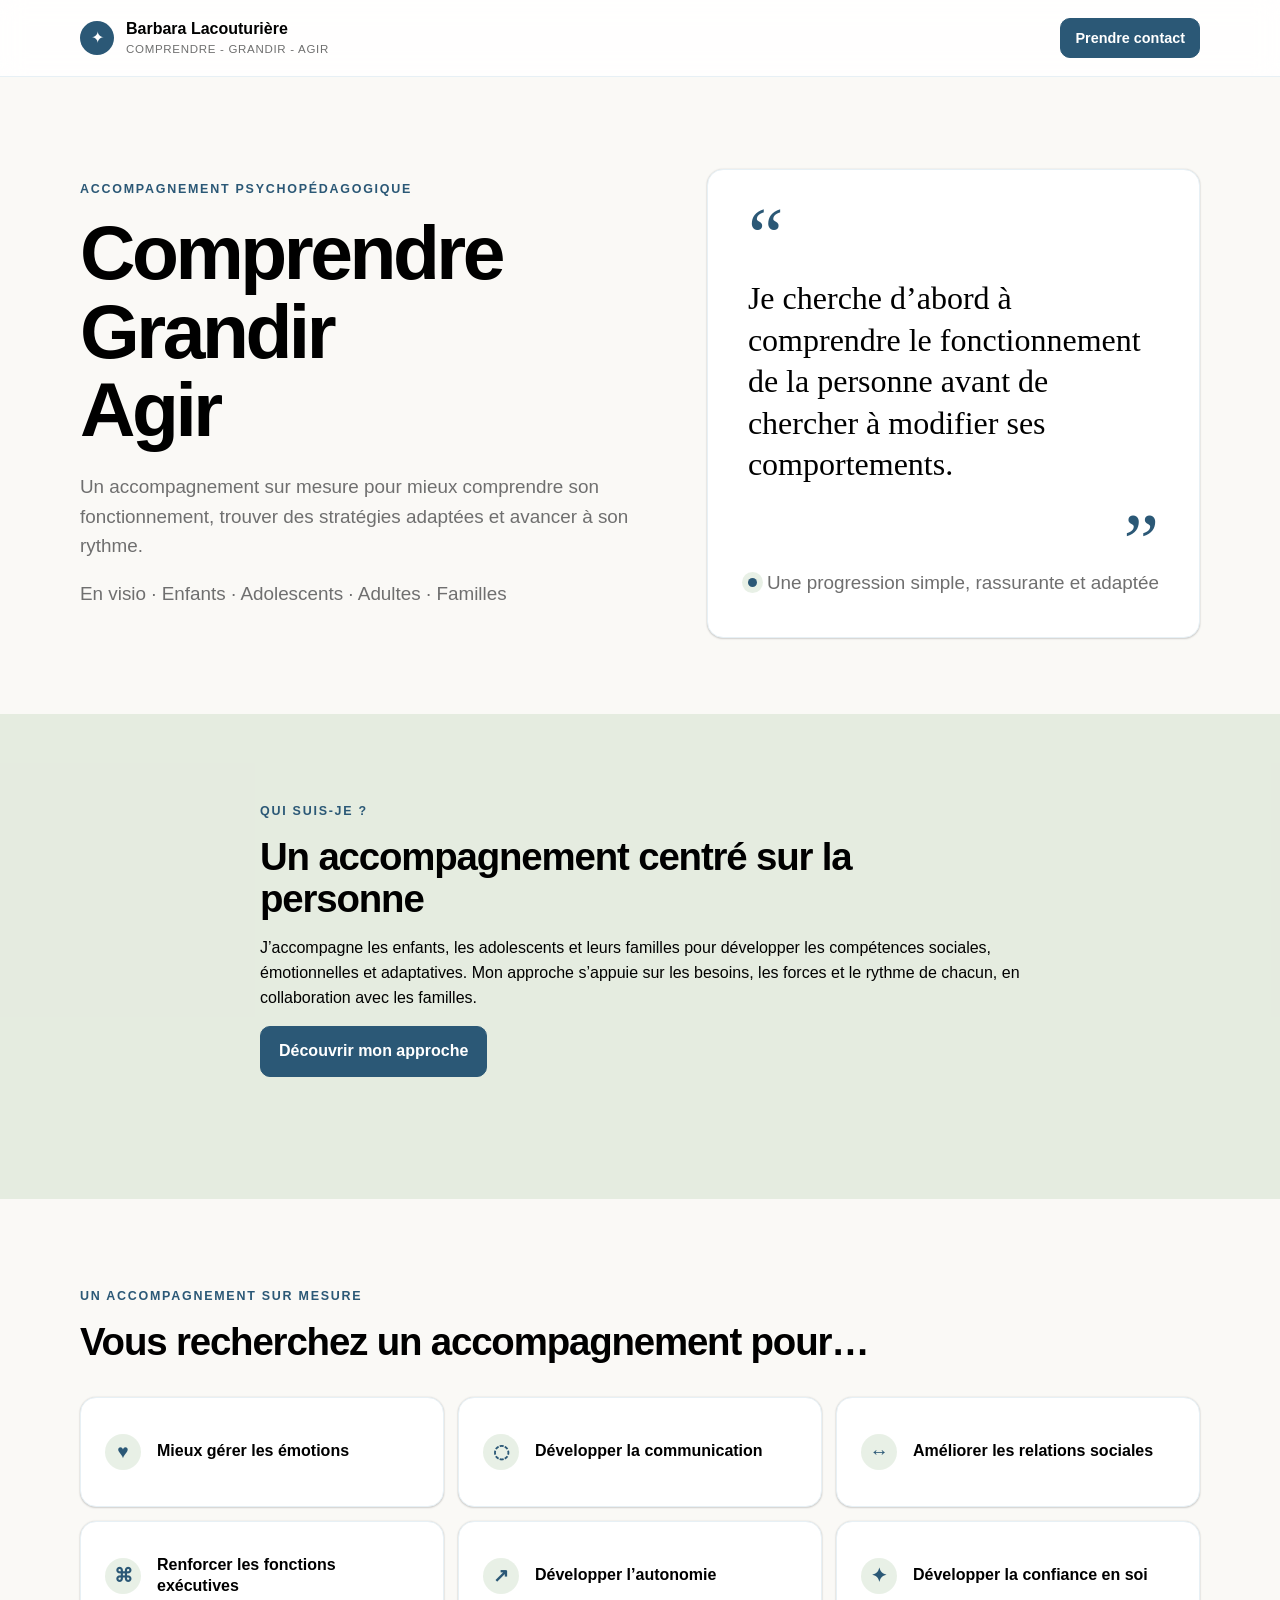
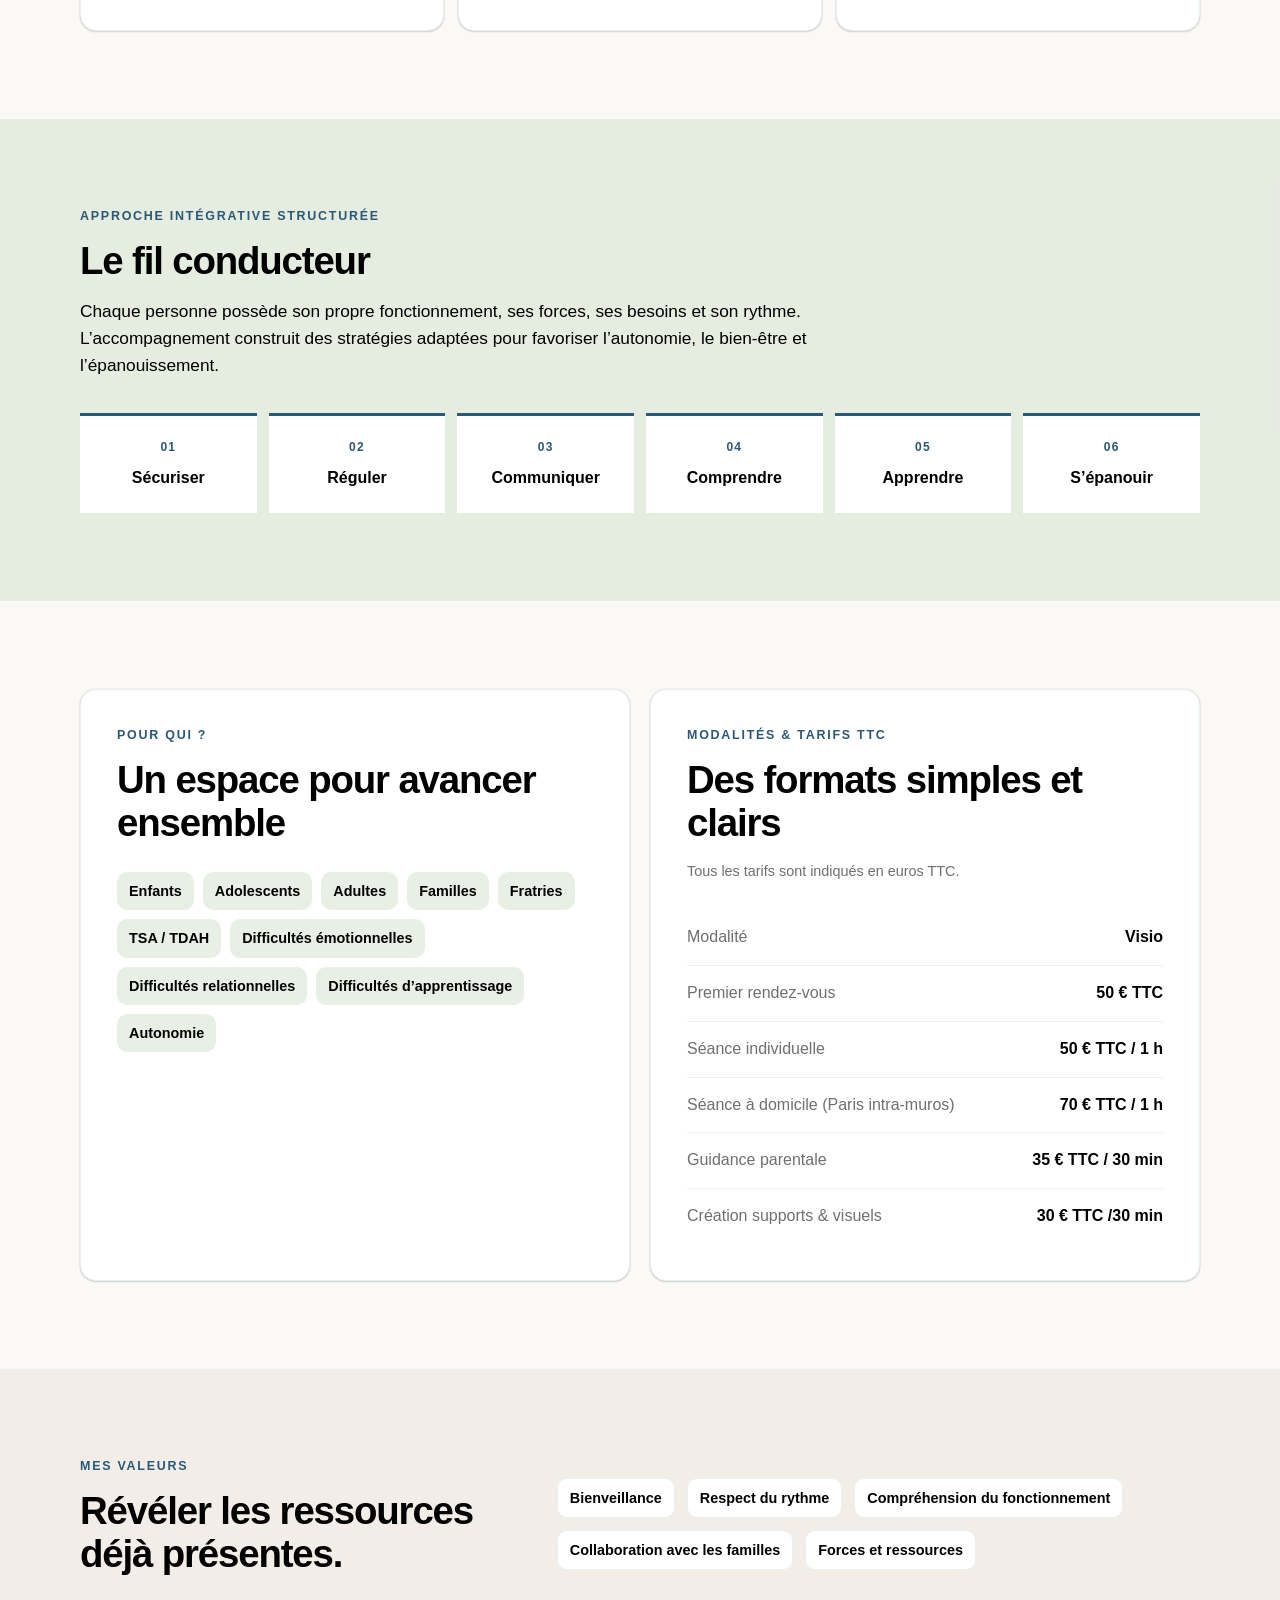
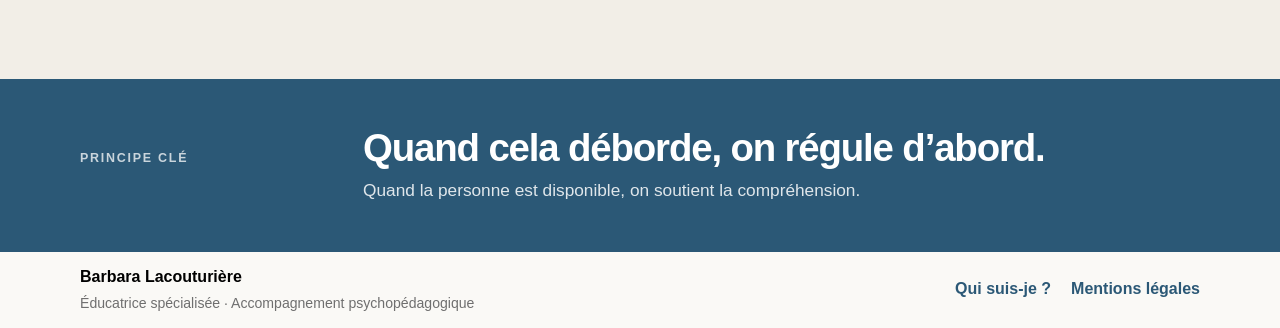
==== commit 00e265e4: "Update index.html Ajout 1er rdv et correction séance" ====
--- a/index.html
+++ b/index.html
@@ -132,8 +132,9 @@
             <p class="pricing-note">Tous les tarifs sont indiqués en euros TTC.</p>
             <dl class="pricing-list">
               <div><dt>Modalité</dt><dd>Visio</dd></div>
+              <div><dt>Premier rendez-vous</dt><dd>50 € TTC</dd></div>
               <div><dt>Séance individuelle</dt><dd>50 € TTC / 1 h</dd></div>
-              <div><dt>Séances à domicile (Paris intra-muros)</dt><dd>70 € TTC / 1 h</dd></div>
+              <div><dt>Séance à domicile (Paris intra-muros)</dt><dd>70 € TTC / 1 h</dd></div>
               <div><dt>Guidance parentale</dt><dd>35 € TTC / 30 min</dd></div>
               <div><dt>Création supports & visuels</dt><dd>30 € TTC /30 min</dd></div>
             </dl>
--- a/styles.css
+++ b/styles.css
@@ -132,6 +132,10 @@
 .site-footer a:hover { text-decoration: underline; }
 .legal-content { max-width: 800px; }
 .bio-content { max-width: 800px; }
+.bio-intro { display: grid; grid-template-columns: minmax(0, 1fr) 260px; gap: 40px; align-items: start; margin-bottom: 32px; }
+.bio-portrait { grid-column: 2; grid-row: 1; margin: 0; }
+.bio-portrait img { display: block; width: 100%; height: auto; border-radius: 16px; box-shadow: var(--cp-card-shadow); }
+.bio-intro-copy { grid-column: 1; grid-row: 1; }
 .legal-content h1 { margin-bottom: 10px; }
 .legal-content h2 { margin-top: 42px; font-size: clamp(1.4rem, 2.5vw, 2rem); }
 .legal-content p, .bio-content p { color: var(--cp-text-muted); }
@@ -139,7 +143,9 @@
 .legal-content a { color: var(--cp-link); font-weight: 700; }
 .legal-updated, .legal-source { font-size: .9rem; }
 @media (max-width: 820px) {
-  .hero-grid, .two-column, .values-grid, .principle-inner { grid-template-columns: 1fr; gap: 32px; }
+  .hero-grid, .two-column, .values-grid, .principle-inner, .bio-intro { grid-template-columns: 1fr; gap: 32px; }
+  .bio-portrait { grid-column: 1; grid-row: 1; width: min(280px, 100%); margin: 0 auto; }
+  .bio-intro-copy { grid-column: 1; grid-row: 2; }
   .hero { padding: 64px 0; }
   .needs-grid { grid-template-columns: repeat(2, 1fr); }
   .path { grid-template-columns: repeat(3, 1fr); }
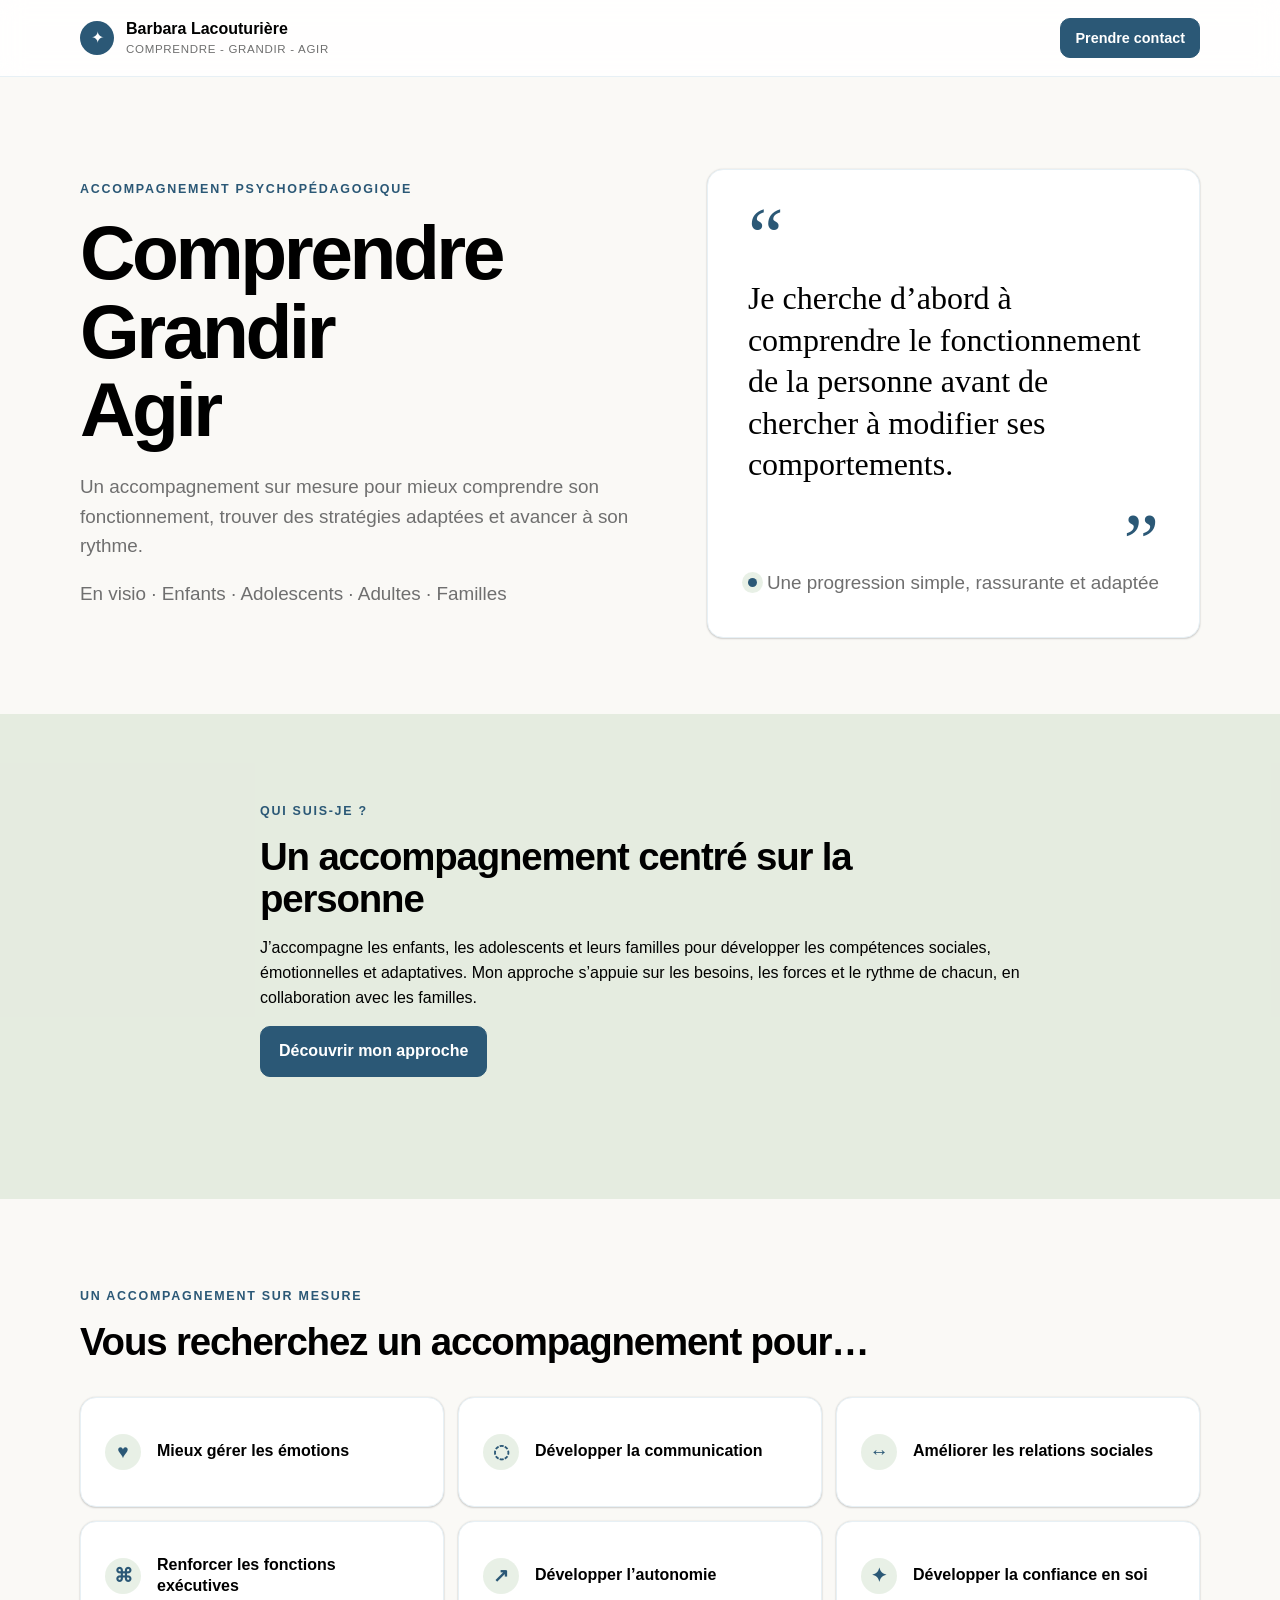
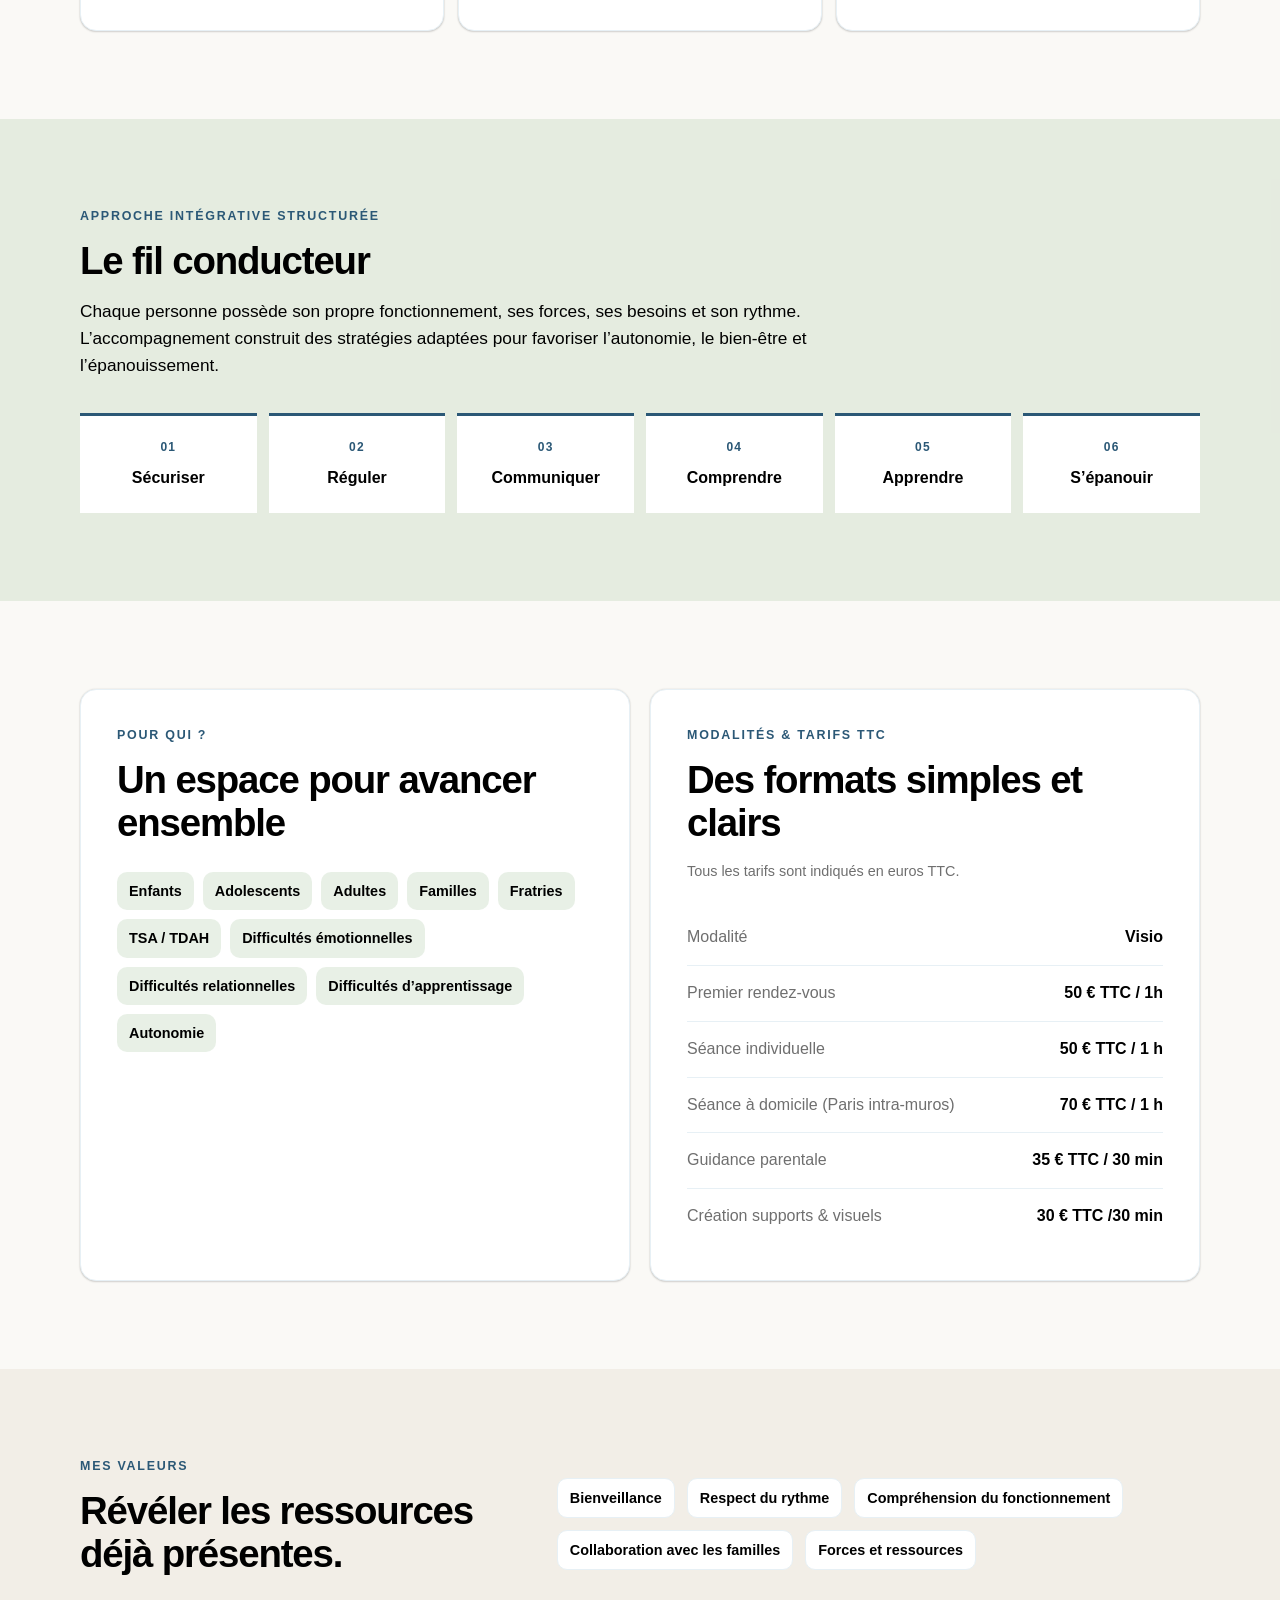
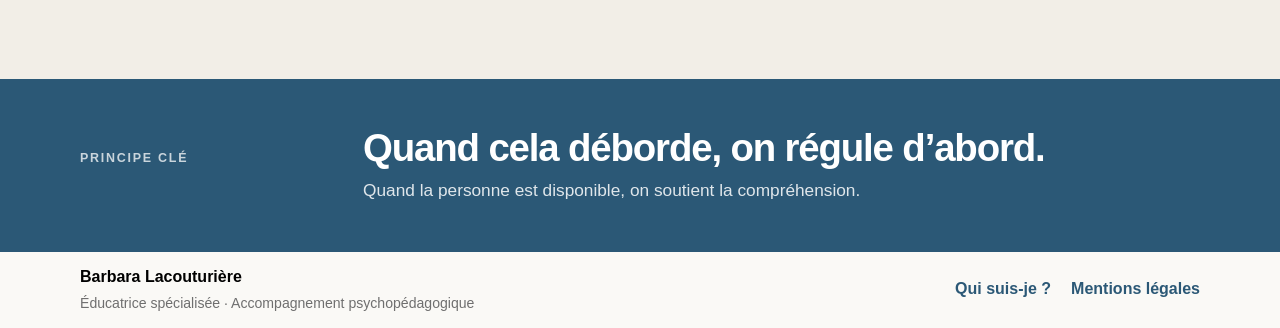
==== commit d0528da4: "Update index.html" ====
--- a/index.html
+++ b/index.html
@@ -132,7 +132,7 @@
             <p class="pricing-note">Tous les tarifs sont indiqués en euros TTC.</p>
             <dl class="pricing-list">
               <div><dt>Modalité</dt><dd>Visio</dd></div>
-              <div><dt>Premier rendez-vous</dt><dd>50 € TTC</dd></div>
+              <div><dt>Premier rendez-vous</dt><dd>50 € TTC / 1h</dd></div>
               <div><dt>Séance individuelle</dt><dd>50 € TTC / 1 h</dd></div>
               <div><dt>Séance à domicile (Paris intra-muros)</dt><dd>70 € TTC / 1 h</dd></div>
               <div><dt>Guidance parentale</dt><dd>35 € TTC / 30 min</dd></div>
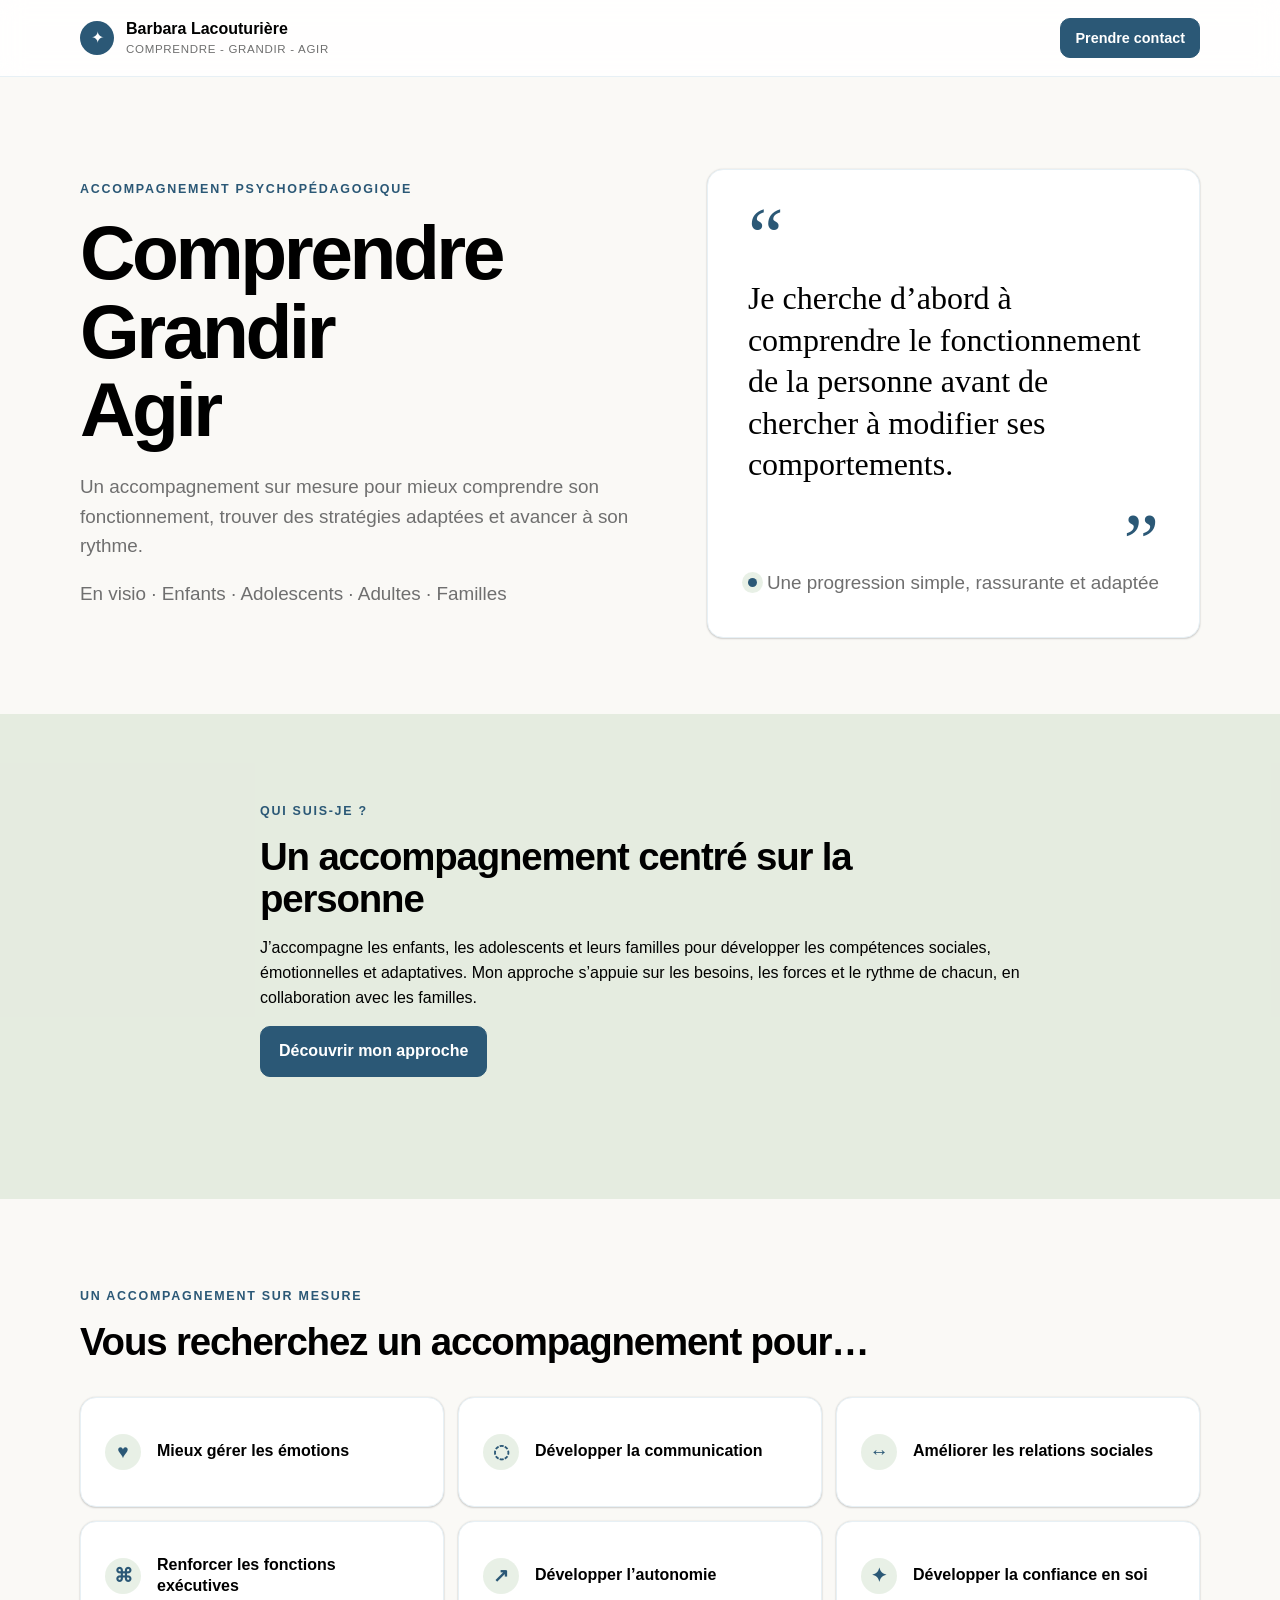
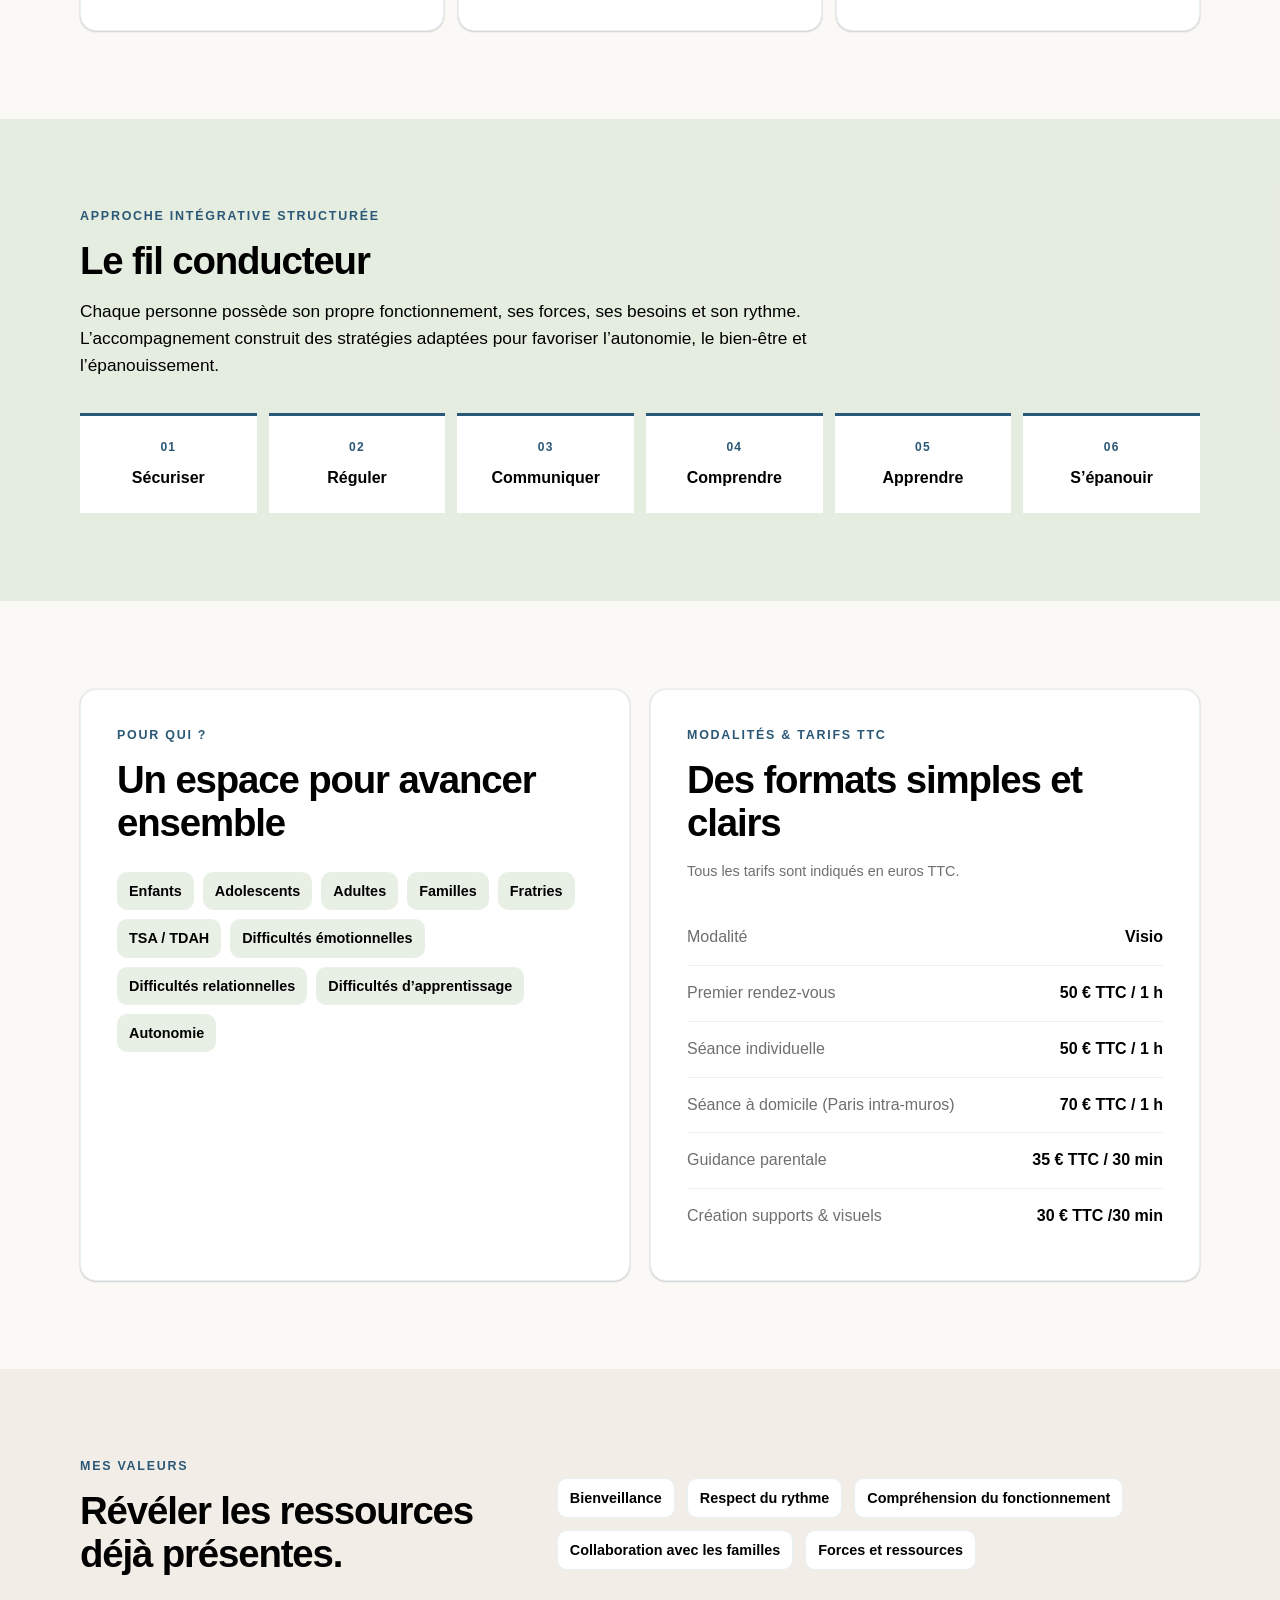
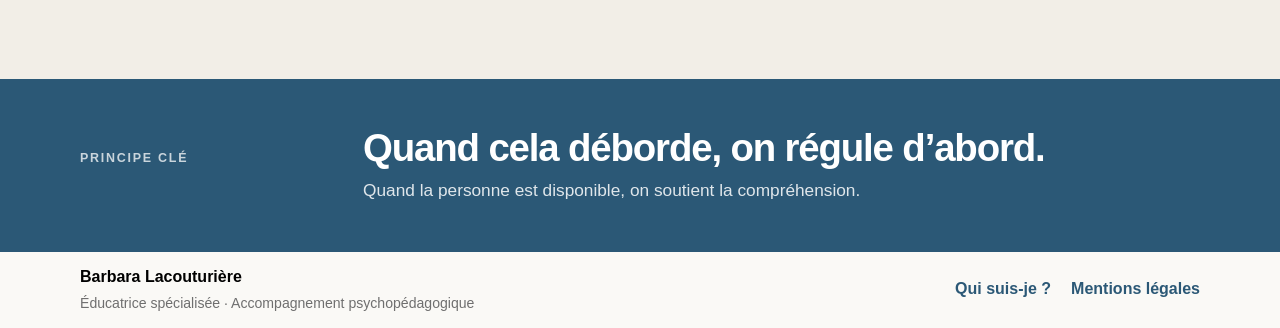
==== commit b69ab3b6: "Fix spacing in pricing details for clarity" ====
--- a/index.html
+++ b/index.html
@@ -132,7 +132,7 @@
             <p class="pricing-note">Tous les tarifs sont indiqués en euros TTC.</p>
             <dl class="pricing-list">
               <div><dt>Modalité</dt><dd>Visio</dd></div>
-              <div><dt>Premier rendez-vous</dt><dd>50 € TTC / 1h</dd></div>
+              <div><dt>Premier rendez-vous</dt><dd>50 € TTC / 1 h</dd></div>
               <div><dt>Séance individuelle</dt><dd>50 € TTC / 1 h</dd></div>
               <div><dt>Séance à domicile (Paris intra-muros)</dt><dd>70 € TTC / 1 h</dd></div>
               <div><dt>Guidance parentale</dt><dd>35 € TTC / 30 min</dd></div>
